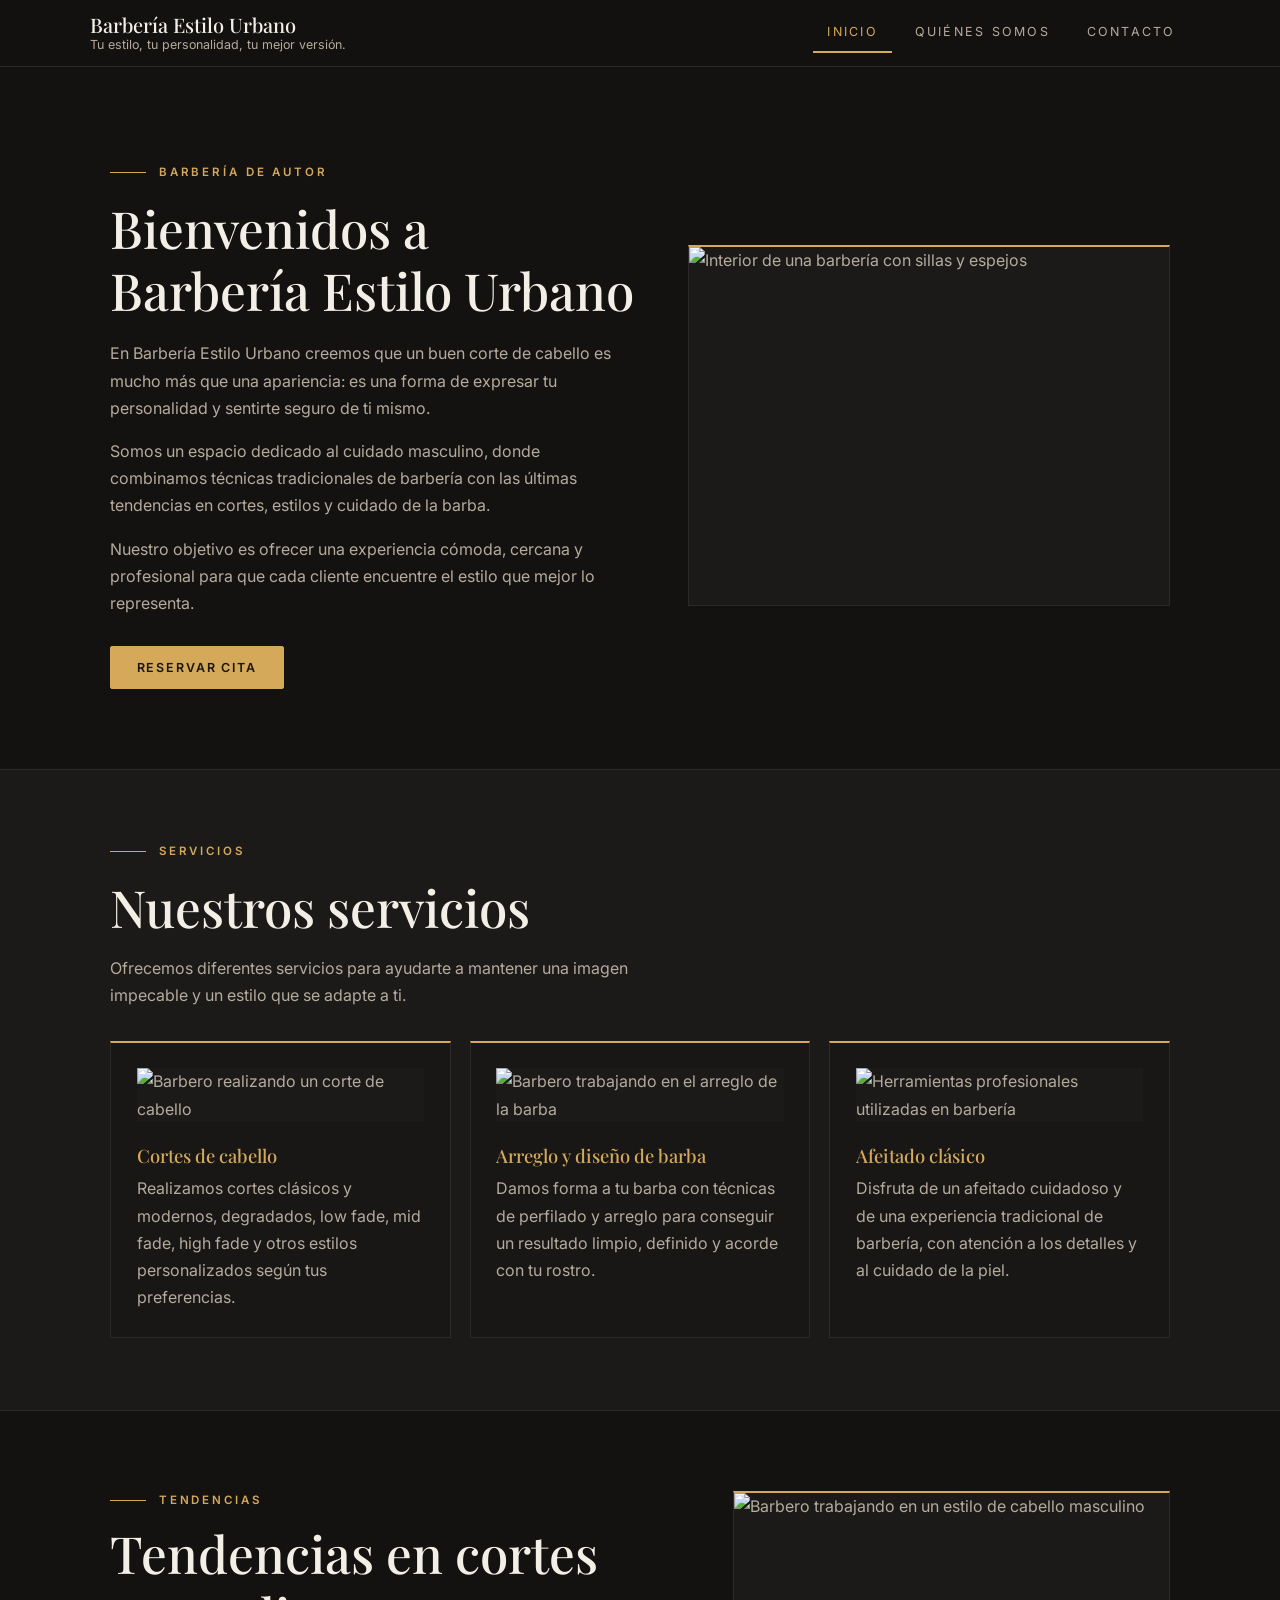
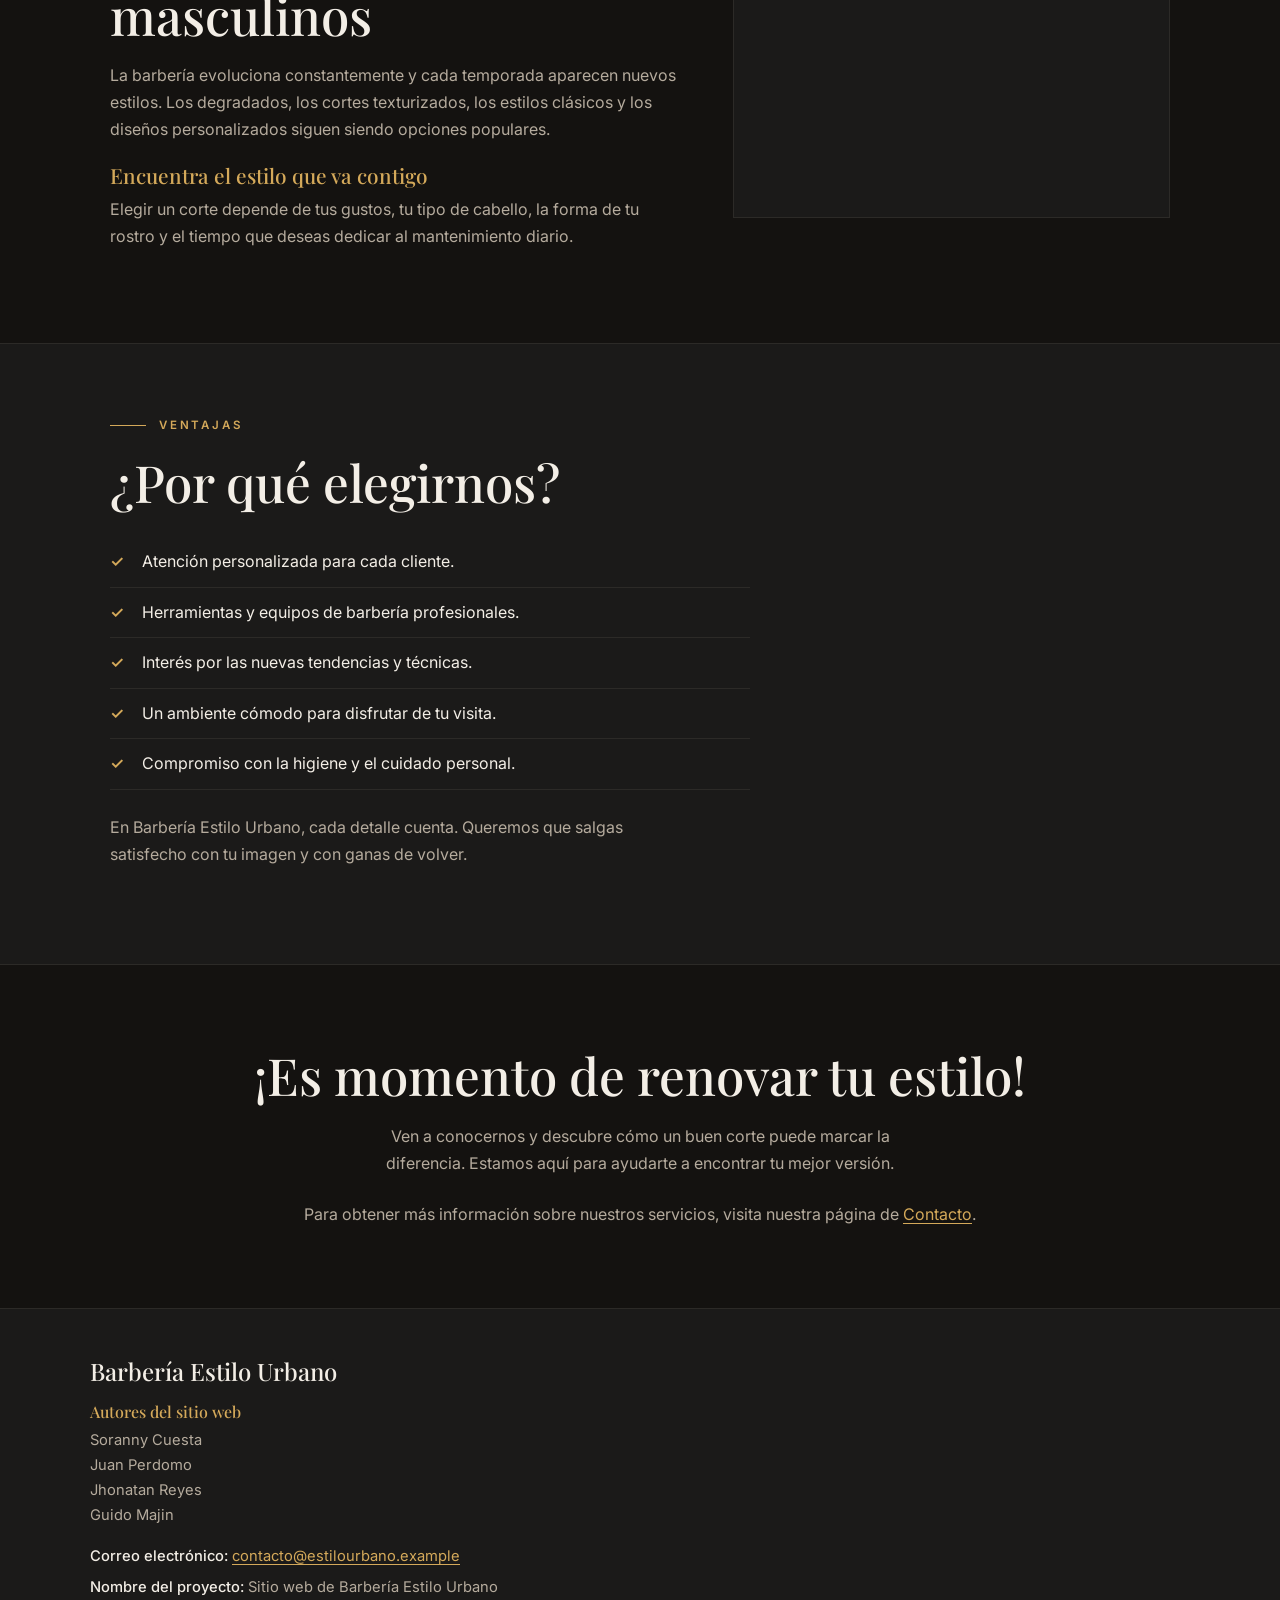
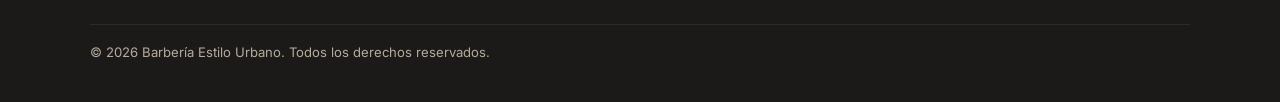
==== index.html @ d8c21b56 "mejora" ====
<!DOCTYPE html>
<html lang="es">

<head>
    <meta charset="UTF-8">
    <meta name="viewport" content="width=device-width, initial-scale=1.0">
    <title>Barbería Estilo Urbano | Inicio</title>
    <link rel="preconnect" href="https://fonts.googleapis.com">
    <link rel="preconnect" href="https://fonts.gstatic.com" crossorigin>
    <link href="https://fonts.googleapis.com/css2?family=Inter:wght@400;500;600&family=Playfair+Display:ital,wght@0,500;0,600;1,500&display=swap" rel="stylesheet">
    <link rel="stylesheet" href="styles.css">
</head>

<body>

    <header>
        <div class="marca">
            <h1>Barbería Estilo Urbano</h1>
            <p>Tu estilo, tu personalidad, tu mejor versión.</p>
        </div>
        <nav aria-label="Menú principal">
            <ul>
                <li><a href="index.html" aria-current="page">Inicio</a></li>
                <li><a href="index-somos.html">Quiénes somos</a></li>
                <li><a href="contacto.html">Contacto</a></li>
            </ul>
        </nav>
    </header>

    <main>

        <!-- PRESENTACIÓN -->
        <section class="portada">
            <div class="contenedor hero-grid">
                <div>
                    <p class="etiqueta">Barbería de autor</p>
                    <h2>Bienvenidos a Barbería Estilo Urbano</h2>
                    <p>
                        En Barbería Estilo Urbano creemos que un buen corte de cabello
                        es mucho más que una apariencia: es una forma de expresar
                        tu personalidad y sentirte seguro de ti mismo.
                    </p>
                    <p>
                        Somos un espacio dedicado al cuidado masculino, donde combinamos
                        técnicas tradicionales de barbería con las últimas tendencias
                        en cortes, estilos y cuidado de la barba.
                    </p>
                    <p class="intro">
                        Nuestro objetivo es ofrecer una experiencia cómoda, cercana
                        y profesional para que cada cliente encuentre el estilo
                        que mejor lo representa.
                    </p>
                    <a class="boton boton-dorado" href="contacto.html">Reservar cita</a>
                </div>
                <img
                    src="https://images.unsplash.com/photo-1503951914875-452162b0f3f1?auto=format&fit=crop&w=1000&q=80"
                    alt="Interior de una barbería con sillas y espejos"
                    width="600"
                >
            </div>
        </section>

        <!-- SERVICIOS -->
        <section class="medios">
            <div class="contenedor">
                <p class="etiqueta">Servicios</p>
                <h2>Nuestros servicios</h2>
                <p class="intro">
                    Ofrecemos diferentes servicios para ayudarte a mantener
                    una imagen impecable y un estilo que se adapte a ti.
                </p>

                <div class="tarjetas">
                    <article class="tarjeta">
                        <img
                            src="https://images.unsplash.com/photo-1621605815971-fbc98d665033?auto=format&fit=crop&w=800&q=80"
                            alt="Barbero realizando un corte de cabello"
                            width="400"
                        >
                        <h3>Cortes de cabello</h3>
                        <p>
                            Realizamos cortes clásicos y modernos, degradados,
                            low fade, mid fade, high fade y otros estilos
                            personalizados según tus preferencias.
                        </p>
                    </article>

                    <article class="tarjeta">
                        <img
                            src="https://images.unsplash.com/photo-1622286342621-4bd786c2447c?auto=format&fit=crop&w=800&q=80"
                            alt="Barbero trabajando en el arreglo de la barba"
                            width="400"
                        >
                        <h3>Arreglo y diseño de barba</h3>
                        <p>
                            Damos forma a tu barba con técnicas de perfilado
                            y arreglo para conseguir un resultado limpio,
                            definido y acorde con tu rostro.
                        </p>
                    </article>

                    <article class="tarjeta">
                        <img
                            src="https://images.unsplash.com/photo-1599351431202-1e0f0137899a?auto=format&fit=crop&w=800&q=80"
                            alt="Herramientas profesionales utilizadas en barbería"
                            width="400"
                        >
                        <h3>Afeitado clásico</h3>
                        <p>
                            Disfruta de un afeitado cuidadoso y de una experiencia
                            tradicional de barbería, con atención a los detalles
                            y al cuidado de la piel.
                        </p>
                    </article>
                </div>
            </div>
        </section>

        <!-- TENDENCIAS -->
        <section class="tendencias">
            <div class="contenedor dos-columnas">
                <div>
                    <p class="etiqueta">Tendencias</p>
                    <h2>Tendencias en cortes masculinos</h2>
                    <p>
                        La barbería evoluciona constantemente y cada temporada
                        aparecen nuevos estilos. Los degradados, los cortes
                        texturizados, los estilos clásicos y los diseños
                        personalizados siguen siendo opciones populares.
                    </p>
                    <h3>Encuentra el estilo que va contigo</h3>
                    <p>
                        Elegir un corte depende de tus gustos, tu tipo de cabello,
                        la forma de tu rostro y el tiempo que deseas dedicar
                        al mantenimiento diario.
                    </p>
                </div>
                <img
                    class="imagen-lateral"
                    src="https://images.unsplash.com/photo-1593702275687-f8b402bf1fb5?auto=format&fit=crop&w=1000&q=80"
                    alt="Barbero trabajando en un estilo de cabello masculino"
                    width="600"
                >
            </div>
        </section>

        <!-- POR QUÉ ELEGIRNOS -->
        <section class="elegirnos">
            <div class="contenedor">
                <p class="etiqueta">Ventajas</p>
                <h2>¿Por qué elegirnos?</h2>
                <ul>
                    <li>Atención personalizada para cada cliente.</li>
                    <li>Herramientas y equipos de barbería profesionales.</li>
                    <li>Interés por las nuevas tendencias y técnicas.</li>
                    <li>Un ambiente cómodo para disfrutar de tu visita.</li>
                    <li>Compromiso con la higiene y el cuidado personal.</li>
                </ul>
                <p class="intro">
                    En Barbería Estilo Urbano, cada detalle cuenta.
                    Queremos que salgas satisfecho con tu imagen y con
                    ganas de volver.
                </p>
            </div>
        </section>

        <!-- INVITACIÓN -->
        <section class="invitacion">
            <div class="contenedor">
                <h2>¡Es momento de renovar tu estilo!</h2>
                <p class="intro">
                    Ven a conocernos y descubre cómo un buen corte puede
                    marcar la diferencia. Estamos aquí para ayudarte
                    a encontrar tu mejor versión.
                </p>
                <p>
                    Para obtener más información sobre nuestros servicios,
                    visita nuestra página de <a href="contacto.html">Contacto</a>.
                </p>
            </div>
        </section>

    </main>

    <footer>
        <h2>Barbería Estilo Urbano</h2>
        <h3>Autores del sitio web</h3>
        <ul>
            <li>Soranny Cuesta</li>
            <li>Juan Perdomo</li>
            <li>Jhonatan Reyes</li>
            <li>Guido Majin</li>
        </ul>
        <p>
            <strong>Correo electrónico:</strong>
            <a href="mailto:contacto@estilourbano.example">contacto@estilourbano.example</a>
        </p>
        <p>
            <strong>Nombre del proyecto:</strong>
            Sitio web de Barbería Estilo Urbano
        </p>
        <p>
            &copy; 2026 Barbería Estilo Urbano. Todos los derechos reservados.
        </p>
    </footer>

</body>

</html>
---- styles.css ----
/* =========================================================
   Barbería Estilo Urbano — estilos de la página CONTACTO
   Paleta y tipografías alineadas con el diseño de Inicio:
   fondo oscuro, acento dorado, títulos serif, texto sans.
   ========================================================= */

:root {
    --fondo: #141210;
    --fondo-seccion: #1b1a19;
    --fondo-tarjeta: #181716;
    --borde: #2c2a27;
    --dorado: #d4a95a;
    --dorado-oscuro: #b88d3f;
    --texto: #f3eee6;
    --texto-suave: #b5ab9d;
    --fuente-titulos: "Playfair Display", Georgia, "Times New Roman", serif;
    --fuente-texto: "Inter", "Segoe UI", Arial, sans-serif;
}

* { box-sizing: border-box; margin: 0; padding: 0; }

html { scroll-behavior: smooth; scroll-padding-top: 90px; }

body {
    font-family: var(--fuente-texto);
    font-size: 1rem;
    line-height: 1.7;
    color: var(--texto-suave);
    background: var(--fondo);
}

h1, h2, h3 { font-family: var(--fuente-titulos); color: var(--texto); font-weight: 500; line-height: 1.2; }
h2 { font-size: clamp(2rem, 4.5vw, 3.2rem); margin-bottom: 1rem; }
h2 em { color: var(--dorado); font-style: italic; }
h3 { font-size: 1.3rem; margin-bottom: 0.5rem; }

a { color: var(--dorado); text-underline-offset: 3px; }
a:hover { color: #ecc885; }

a:focus-visible, button:focus-visible, input:focus-visible,
select:focus-visible, textarea:focus-visible, summary:focus-visible {
    outline: 2px solid var(--dorado);
    outline-offset: 3px;
}

/* ---------- ENCABEZADO + MENÚ FIJO ---------- */
body > header {
    position: sticky;
    top: 0;
    z-index: 100;
    display: flex;
    flex-wrap: wrap;
    align-items: center;
    justify-content: space-between;
    gap: 0.5rem 2rem;
    padding: 0.8rem max(1.25rem, calc((100% - 1100px) / 2));
    background: rgba(20, 18, 16, 0.95);
    border-bottom: 1px solid var(--borde);
    backdrop-filter: blur(6px);
}
.marca h1 { font-size: 1.25rem; }
.marca p { font-size: 0.78rem; color: var(--texto-suave); line-height: 1.3; }

body > header nav ul { display: flex; gap: 0.5rem; list-style: none; }
body > header nav a {
    display: block;
    padding: 0.5rem 0.9rem;
    font-size: 0.78rem;
    letter-spacing: 0.18em;
    text-transform: uppercase;
    text-decoration: none;
    color: var(--texto-suave);
    border-bottom: 2px solid transparent;
}
body > header nav a:hover { color: var(--texto); }
body > header nav a[aria-current="page"] { color: var(--dorado); border-bottom-color: var(--dorado); }

/* ---------- ESTRUCTURA GENERAL ---------- */
.contenedor { max-width: 1100px; margin: 0 auto; padding: 0 1.25rem; }

.etiqueta {
    display: flex;
    align-items: center;
    gap: 0.8rem;
    margin-bottom: 1rem;
    font-size: 0.72rem;
    font-weight: 600;
    letter-spacing: 0.25em;
    text-transform: uppercase;
    color: var(--dorado);
}
.etiqueta::before { content: ""; width: 36px; height: 1px; background: var(--dorado); }

.intro { max-width: 55ch; margin-bottom: 1.5rem; }

/* ---------- BOTONES ---------- */
.boton {
    display: inline-block;
    padding: 0.8rem 1.6rem;
    font: 600 0.78rem var(--fuente-texto);
    letter-spacing: 0.15em;
    text-transform: uppercase;
    text-decoration: none;
    border: 1px solid var(--dorado);
    border-radius: 2px;
    cursor: pointer;
    transition: background 0.2s, color 0.2s;
}
.boton-dorado { background: var(--dorado); color: #1a1610; }
.boton-dorado:hover { background: #ecc885; color: #1a1610; }
.boton-borde { background: transparent; color: var(--texto); border-color: var(--borde); }
.boton-borde:hover { border-color: var(--dorado); color: var(--dorado); }
.acciones { display: flex; flex-wrap: wrap; gap: 0.8rem; }

/* ---------- PORTADA ---------- */
.portada {
    padding: 6rem 0 5rem;
    border-bottom: 1px solid var(--borde);
    background:
        linear-gradient(90deg, rgba(20,18,16,0.97) 30%, rgba(20,18,16,0.7) 100%),
        url("https://images.unsplash.com/photo-1503951914875-452162b0f3f1?auto=format&fit=crop&w=1600&q=80") center / cover no-repeat;
    background-color: var(--fondo);
}

/* ---------- MEDIOS DE CONTACTO ---------- */
.medios { padding: 4.5rem 0; background: var(--fondo-seccion); border-bottom: 1px solid var(--borde); }
.tarjetas { display: grid; grid-template-columns: repeat(auto-fit, minmax(230px, 1fr)); gap: 1.2rem; margin-top: 2rem; }
.tarjeta {
    padding: 1.6rem;
    background: var(--fondo-tarjeta);
    border: 1px solid var(--borde);
    border-top: 2px solid var(--dorado);
    transition: border-color 0.2s;
}
.tarjeta:hover { border-color: var(--dorado); }
.tarjeta h3 { font-size: 1.15rem; color: var(--dorado); }
.tarjeta a { word-break: break-word; }
.nota { margin-top: 0.4rem; font-size: 0.85rem; color: #8b8378; }

/* ---------- FORMULARIO Y HORARIOS ---------- */
.formulario-seccion { padding: 5rem 0; }
.dos-columnas { display: grid; grid-template-columns: 1.3fr 1fr; gap: 3.5rem; align-items: start; }

.campo { margin-bottom: 1.2rem; }
label { display: block; margin-bottom: 0.4rem; font-size: 0.85rem; font-weight: 500; color: var(--texto); }
input, select, textarea {
    width: 100%;
    padding: 0.85rem 1rem;
    font: inherit;
    color: var(--texto);
    background: var(--fondo-seccion);
    border: 1px solid var(--borde);
    border-radius: 2px;
}
input::placeholder, textarea::placeholder { color: #6f675c; }
input:hover, select:hover, textarea:hover { border-color: #4a443c; }
textarea { min-height: 150px; resize: vertical; }

.horarios {
    padding: 2rem;
    background: var(--fondo-seccion);
    border: 1px solid var(--borde);
}
.horarios h3 { color: var(--dorado); }
.horarios dl { margin-bottom: 2rem; }
.horarios dl div {
    display: flex;
    justify-content: space-between;
    gap: 1rem;
    padding: 0.7rem 0;
    border-bottom: 1px solid var(--borde);
}
.horarios dt { color: var(--texto); }
.horarios dd { text-align: right; }

details { border-bottom: 1px solid var(--borde); padding: 0.8rem 0; }
summary { cursor: pointer; color: var(--texto); font-weight: 500; }
details p { margin-top: 0.5rem; font-size: 0.92rem; }

/* ---------- PIE DE PÁGINA ---------- */
body > footer {
    padding: 3rem max(1.25rem, calc((100% - 1100px) / 2)) 2rem;
    background: var(--fondo-seccion);
    border-top: 1px solid var(--borde);
    font-size: 0.92rem;
}
body > footer h2 { font-size: 1.5rem; margin-bottom: 1rem; }
body > footer h3 { font-size: 1rem; color: var(--dorado); margin: 1rem 0 0.4rem; }
body > footer ul { list-style: none; margin-bottom: 1rem; }
body > footer p { margin-bottom: 0.4rem; }
body > footer strong { color: var(--texto); font-weight: 500; }
body > footer p:last-child { margin-top: 1.5rem; padding-top: 1rem; border-top: 1px solid var(--borde); font-size: 0.82rem; }

/* ---------- RESPONSIVE ---------- */
@media (max-width: 820px) {
    .dos-columnas { grid-template-columns: 1fr; gap: 2.5rem; }
    body > header { justify-content: center; text-align: center; }
    .portada { padding: 4rem 0 3.5rem; }
}

@media (prefers-reduced-motion: reduce) {
    html { scroll-behavior: auto; }
    * { transition: none !important; }
}

/* =========================================================
   INICIO
   ========================================================= */
.hero-grid { display: grid; grid-template-columns: 1.1fr 1fr; gap: 3rem; align-items: center; }
.hero-grid h2 { margin-bottom: 1.2rem; }
.hero-grid p { margin-bottom: 1rem; }
.hero-grid .intro { margin-bottom: 1.8rem; }
.hero-grid img, .imagen-lateral {
    width: 100%;
    aspect-ratio: 4 / 3;
    object-fit: cover;
    border: 1px solid var(--borde);
    border-top: 2px solid var(--dorado);
    background: var(--fondo-seccion);
}
.medios .intro { margin-bottom: 0; }
.tarjeta img {
    width: 100%;
    aspect-ratio: 4 / 3;
    object-fit: cover;
    margin-bottom: 1.2rem;
    background: var(--fondo-seccion);
}
.tarjeta h3 { margin-top: 0.2rem; }
.tendencias { padding: 5rem 0; }
.tendencias h3 { margin-top: 1.2rem; color: var(--dorado); }
.tendencias p { margin-bottom: 0.8rem; }

.elegirnos { padding: 4.5rem 0; background: var(--fondo-seccion); border-top: 1px solid var(--borde); border-bottom: 1px solid var(--borde); }
.elegirnos ul { list-style: none; max-width: 640px; margin: 1.5rem 0; }
.elegirnos li { padding: 0.7rem 0 0.7rem 2rem; border-bottom: 1px solid var(--borde); position: relative; color: var(--texto); }
.elegirnos li::before { content: "✓"; position: absolute; left: 0; color: var(--dorado); font-weight: 600; }

.invitacion { padding: 5rem 0; text-align: center; }
.invitacion .intro { margin-left: auto; margin-right: auto; }

/* =========================================================
   QUIÉNES SOMOS
   ========================================================= */
.somos p { max-width: 70ch; margin-bottom: 1rem; }
.somos-detalle { padding: 5rem 0; }
.foto3 {
    width: 100%;
    aspect-ratio: 4 / 5;
    object-fit: cover;
    border: 1px solid var(--borde);
    border-top: 2px solid var(--dorado);
    background: var(--fondo-seccion);
}
.bloques { display: grid; gap: 1.2rem; }
.bloques .tarjeta h2 { font-size: 1.7rem; margin-bottom: 0.6rem; color: var(--dorado); }

/* Responsive extra */
@media (max-width: 820px) {
    .hero-grid { grid-template-columns: 1fr; gap: 2rem; }
    .tendencias, .somos-detalle, .invitacion, .elegirnos { padding: 3.5rem 0; }
}
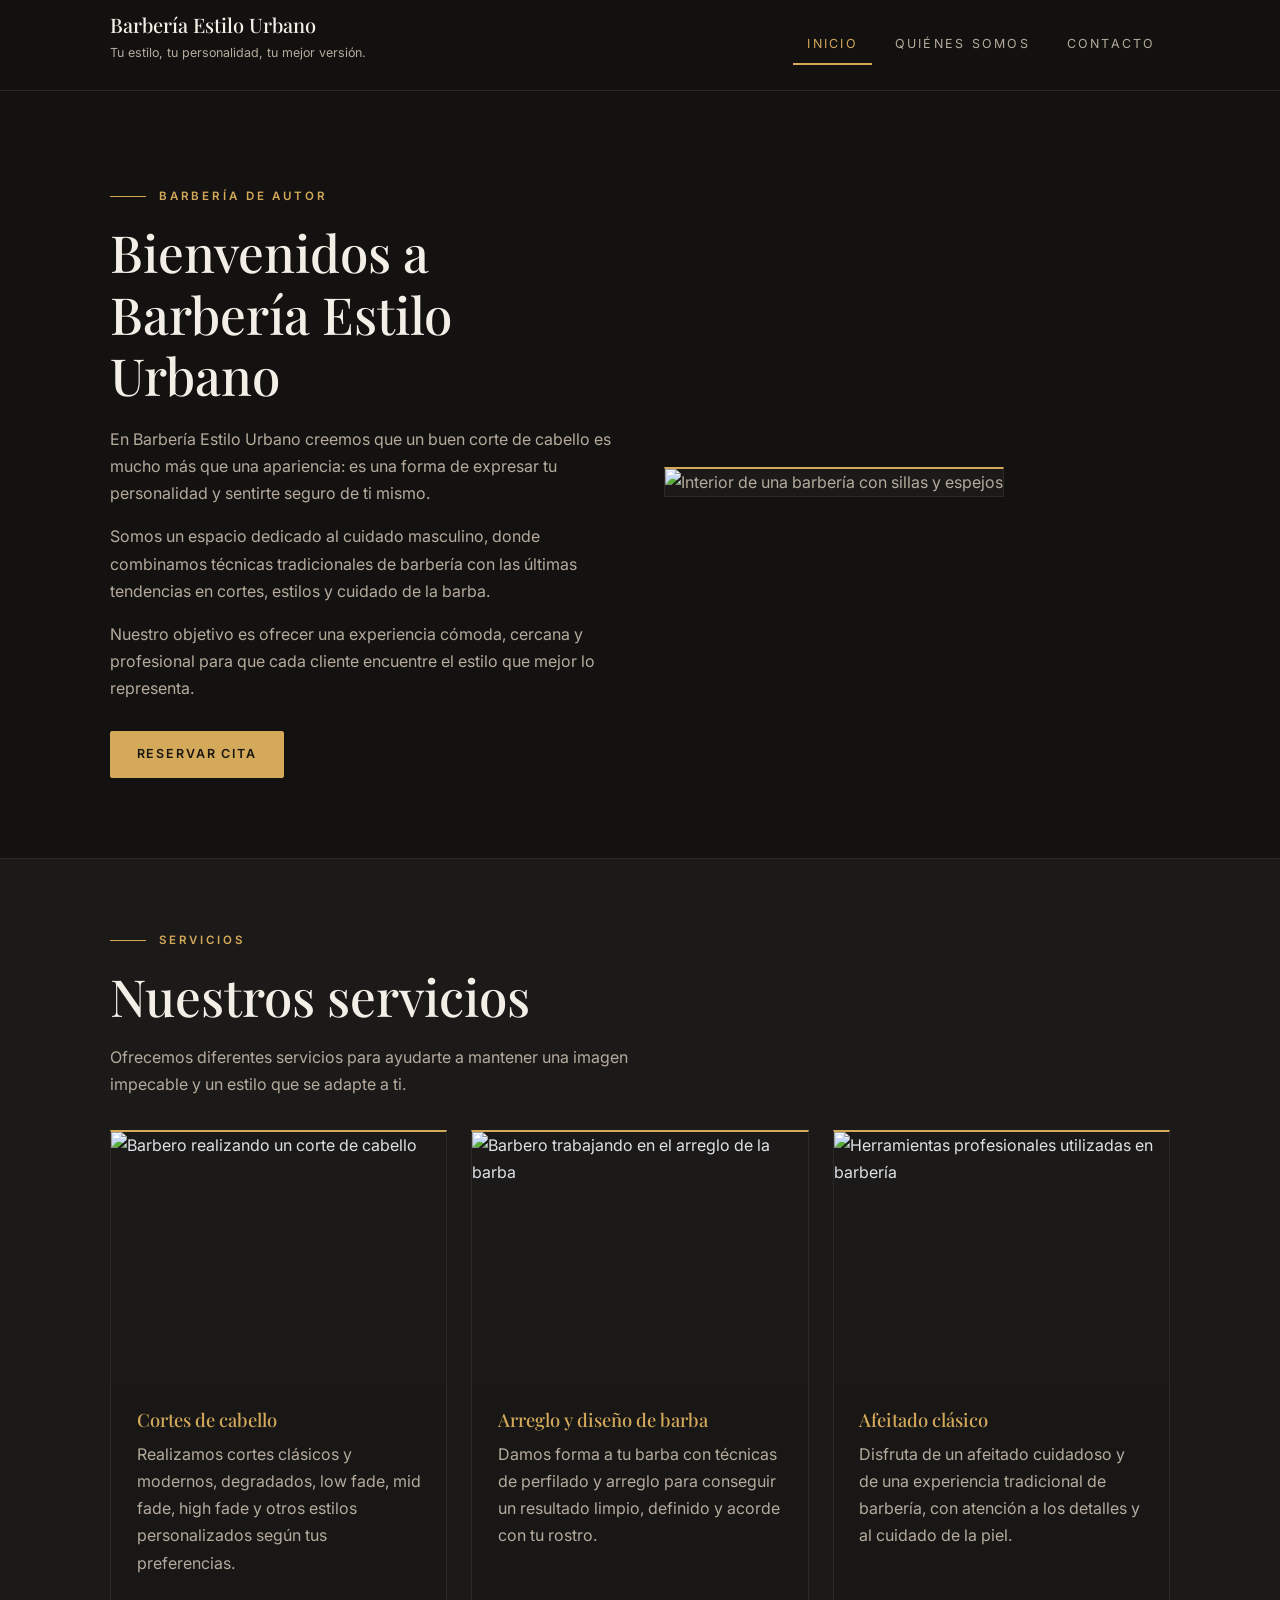
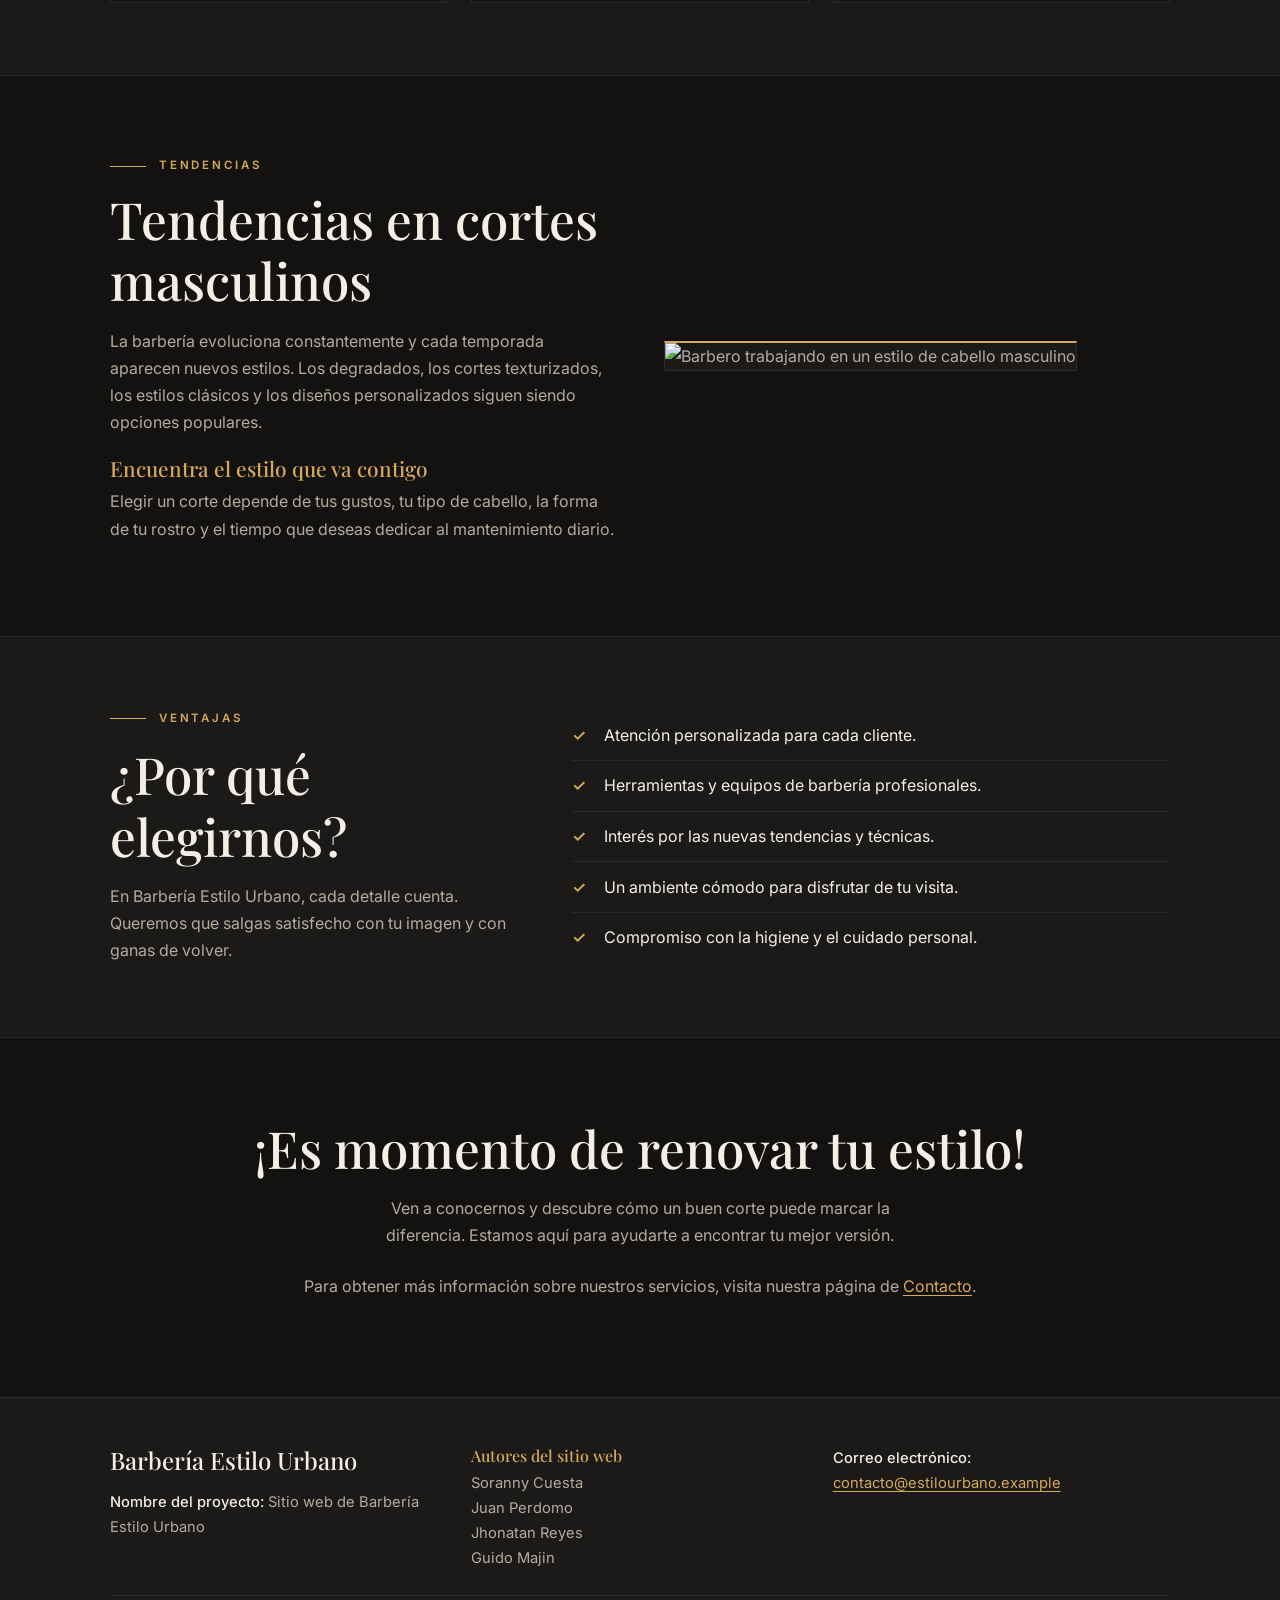
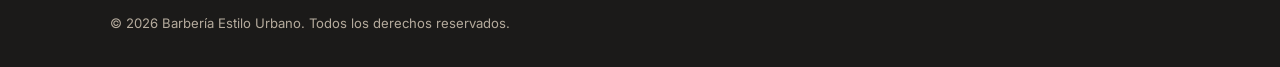
==== commit 5745aae2: "cambios index" ====
--- a/index.html
+++ b/index.html
@@ -1,29 +1,62 @@
 <!DOCTYPE html>
-<html lang="es">
+<html lang="es" data-bs-theme="dark">
 
 <head>
     <meta charset="UTF-8">
     <meta name="viewport" content="width=device-width, initial-scale=1.0">
     <title>Barbería Estilo Urbano | Inicio</title>
+
+    <!-- Fuentes -->
     <link rel="preconnect" href="https://fonts.googleapis.com">
     <link rel="preconnect" href="https://fonts.gstatic.com" crossorigin>
     <link href="https://fonts.googleapis.com/css2?family=Inter:wght@400;500;600&family=Playfair+Display:ital,wght@0,500;0,600;1,500&display=swap" rel="stylesheet">
+
+    <!-- Bootstrap CSS (debe ir ANTES de styles.css) -->
+    <link href="https://cdn.jsdelivr.net/npm/bootstrap@5.3.3/dist/css/bootstrap.min.css" rel="stylesheet">
+
+    <!-- Estilos propios (después de Bootstrap para poder personalizarlo) -->
     <link rel="stylesheet" href="styles.css">
 </head>
 
-<body>
-
-    <header>
-        <div class="marca">
-            <h1>Barbería Estilo Urbano</h1>
-            <p>Tu estilo, tu personalidad, tu mejor versión.</p>
-        </div>
-        <nav aria-label="Menú principal">
-            <ul>
-                <li><a href="index.html" aria-current="page">Inicio</a></li>
-                <li><a href="index-somos.html">Quiénes somos</a></li>
-                <li><a href="contacto.html">Contacto</a></li>
-            </ul>
+<body class="pagina-inicio">
+
+    <!-- ENCABEZADO + NAVBAR DE BOOTSTRAP -->
+    <header class="sticky-top">
+        <nav class="navbar navbar-expand-md" data-bs-theme="dark" aria-label="Menú principal">
+            <div class="container">
+
+                <div class="marca">
+                    <h1>Barbería Estilo Urbano</h1>
+                    <p>Tu estilo, tu personalidad, tu mejor versión.</p>
+                </div>
+
+                <button
+                    class="navbar-toggler"
+                    type="button"
+                    data-bs-toggle="collapse"
+                    data-bs-target="#menuPrincipal"
+                    aria-controls="menuPrincipal"
+                    aria-expanded="false"
+                    aria-label="Abrir o cerrar el menú"
+                >
+                    <span class="navbar-toggler-icon"></span>
+                </button>
+
+                <div class="collapse navbar-collapse justify-content-md-end" id="menuPrincipal">
+                    <ul class="navbar-nav">
+                        <li class="nav-item">
+                            <a class="nav-link active" href="index.html" aria-current="page">Inicio</a>
+                        </li>
+                        <li class="nav-item">
+                            <a class="nav-link" href="index-somos.html">Quiénes somos</a>
+                        </li>
+                        <li class="nav-item">
+                            <a class="nav-link" href="contacto.html">Contacto</a>
+                        </li>
+                    </ul>
+                </div>
+
+            </div>
         </nav>
     </header>
 
@@ -31,38 +64,43 @@
 
         <!-- PRESENTACIÓN -->
         <section class="portada">
-            <div class="contenedor hero-grid">
-                <div>
-                    <p class="etiqueta">Barbería de autor</p>
-                    <h2>Bienvenidos a Barbería Estilo Urbano</h2>
-                    <p>
-                        En Barbería Estilo Urbano creemos que un buen corte de cabello
-                        es mucho más que una apariencia: es una forma de expresar
-                        tu personalidad y sentirte seguro de ti mismo.
-                    </p>
-                    <p>
-                        Somos un espacio dedicado al cuidado masculino, donde combinamos
-                        técnicas tradicionales de barbería con las últimas tendencias
-                        en cortes, estilos y cuidado de la barba.
-                    </p>
-                    <p class="intro">
-                        Nuestro objetivo es ofrecer una experiencia cómoda, cercana
-                        y profesional para que cada cliente encuentre el estilo
-                        que mejor lo representa.
-                    </p>
-                    <a class="boton boton-dorado" href="contacto.html">Reservar cita</a>
-                </div>
-                <img
-                    src="https://images.unsplash.com/photo-1503951914875-452162b0f3f1?auto=format&fit=crop&w=1000&q=80"
-                    alt="Interior de una barbería con sillas y espejos"
-                    width="600"
-                >
+            <div class="container">
+                <div class="row align-items-center g-5">
+                    <div class="col-lg-6">
+                        <p class="etiqueta">Barbería de autor</p>
+                        <h2>Bienvenidos a Barbería Estilo Urbano</h2>
+                        <p>
+                            En Barbería Estilo Urbano creemos que un buen corte de cabello
+                            es mucho más que una apariencia: es una forma de expresar
+                            tu personalidad y sentirte seguro de ti mismo.
+                        </p>
+                        <p>
+                            Somos un espacio dedicado al cuidado masculino, donde combinamos
+                            técnicas tradicionales de barbería con las últimas tendencias
+                            en cortes, estilos y cuidado de la barba.
+                        </p>
+                        <p class="intro">
+                            Nuestro objetivo es ofrecer una experiencia cómoda, cercana
+                            y profesional para que cada cliente encuentre el estilo
+                            que mejor lo representa.
+                        </p>
+                        <a class="btn btn-dorado" href="contacto.html">Reservar cita</a>
+                    </div>
+                    <div class="col-lg-6">
+                        <img
+                            class="img-fluid imagen-lateral"
+                            src="https://images.unsplash.com/photo-1503951914875-452162b0f3f1?auto=format&fit=crop&w=1000&q=80"
+                            alt="Interior de una barbería con sillas y espejos"
+                            width="600"
+                        >
+                    </div>
+                </div>
             </div>
         </section>
 
         <!-- SERVICIOS -->
         <section class="medios">
-            <div class="contenedor">
+            <div class="container">
                 <p class="etiqueta">Servicios</p>
                 <h2>Nuestros servicios</h2>
                 <p class="intro">
@@ -70,105 +108,131 @@
                     una imagen impecable y un estilo que se adapte a ti.
                 </p>
 
-                <div class="tarjetas">
-                    <article class="tarjeta">
-                        <img
-                            src="https://images.unsplash.com/photo-1621605815971-fbc98d665033?auto=format&fit=crop&w=800&q=80"
-                            alt="Barbero realizando un corte de cabello"
-                            width="400"
-                        >
-                        <h3>Cortes de cabello</h3>
-                        <p>
-                            Realizamos cortes clásicos y modernos, degradados,
-                            low fade, mid fade, high fade y otros estilos
-                            personalizados según tus preferencias.
-                        </p>
-                    </article>
-
-                    <article class="tarjeta">
-                        <img
-                            src="https://images.unsplash.com/photo-1622286342621-4bd786c2447c?auto=format&fit=crop&w=800&q=80"
-                            alt="Barbero trabajando en el arreglo de la barba"
-                            width="400"
-                        >
-                        <h3>Arreglo y diseño de barba</h3>
-                        <p>
-                            Damos forma a tu barba con técnicas de perfilado
-                            y arreglo para conseguir un resultado limpio,
-                            definido y acorde con tu rostro.
-                        </p>
-                    </article>
-
-                    <article class="tarjeta">
-                        <img
-                            src="https://images.unsplash.com/photo-1599351431202-1e0f0137899a?auto=format&fit=crop&w=800&q=80"
-                            alt="Herramientas profesionales utilizadas en barbería"
-                            width="400"
-                        >
-                        <h3>Afeitado clásico</h3>
-                        <p>
-                            Disfruta de un afeitado cuidadoso y de una experiencia
-                            tradicional de barbería, con atención a los detalles
-                            y al cuidado de la piel.
-                        </p>
-                    </article>
+                <div class="row row-cols-1 row-cols-md-2 row-cols-lg-3 g-4 mt-2">
+                    <div class="col">
+                        <article class="card tarjeta h-100">
+                            <img
+                                class="card-img-top"
+                                src="https://images.unsplash.com/photo-1621605815971-fbc98d665033?auto=format&fit=crop&w=800&q=80"
+                                alt="Barbero realizando un corte de cabello"
+                                width="400"
+                            >
+                            <div class="card-body">
+                                <h3 class="card-title">Cortes de cabello</h3>
+                                <p class="card-text">
+                                    Realizamos cortes clásicos y modernos, degradados,
+                                    low fade, mid fade, high fade y otros estilos
+                                    personalizados según tus preferencias.
+                                </p>
+                            </div>
+                        </article>
+                    </div>
+
+                    <div class="col">
+                        <article class="card tarjeta h-100">
+                            <img
+                                class="card-img-top"
+                                src="https://images.unsplash.com/photo-1622286342621-4bd786c2447c?auto=format&fit=crop&w=800&q=80"
+                                alt="Barbero trabajando en el arreglo de la barba"
+                                width="400"
+                            >
+                            <div class="card-body">
+                                <h3 class="card-title">Arreglo y diseño de barba</h3>
+                                <p class="card-text">
+                                    Damos forma a tu barba con técnicas de perfilado
+                                    y arreglo para conseguir un resultado limpio,
+                                    definido y acorde con tu rostro.
+                                </p>
+                            </div>
+                        </article>
+                    </div>
+
+                    <div class="col">
+                        <article class="card tarjeta h-100">
+                            <img
+                                class="card-img-top"
+                                src="https://images.unsplash.com/photo-1599351431202-1e0f0137899a?auto=format&fit=crop&w=800&q=80"
+                                alt="Herramientas profesionales utilizadas en barbería"
+                                width="400"
+                            >
+                            <div class="card-body">
+                                <h3 class="card-title">Afeitado clásico</h3>
+                                <p class="card-text">
+                                    Disfruta de un afeitado cuidadoso y de una experiencia
+                                    tradicional de barbería, con atención a los detalles
+                                    y al cuidado de la piel.
+                                </p>
+                            </div>
+                        </article>
+                    </div>
                 </div>
             </div>
         </section>
 
         <!-- TENDENCIAS -->
         <section class="tendencias">
-            <div class="contenedor dos-columnas">
-                <div>
-                    <p class="etiqueta">Tendencias</p>
-                    <h2>Tendencias en cortes masculinos</h2>
-                    <p>
-                        La barbería evoluciona constantemente y cada temporada
-                        aparecen nuevos estilos. Los degradados, los cortes
-                        texturizados, los estilos clásicos y los diseños
-                        personalizados siguen siendo opciones populares.
-                    </p>
-                    <h3>Encuentra el estilo que va contigo</h3>
-                    <p>
-                        Elegir un corte depende de tus gustos, tu tipo de cabello,
-                        la forma de tu rostro y el tiempo que deseas dedicar
-                        al mantenimiento diario.
-                    </p>
-                </div>
-                <img
-                    class="imagen-lateral"
-                    src="https://images.unsplash.com/photo-1593702275687-f8b402bf1fb5?auto=format&fit=crop&w=1000&q=80"
-                    alt="Barbero trabajando en un estilo de cabello masculino"
-                    width="600"
-                >
+            <div class="container">
+                <div class="row align-items-center g-5">
+                    <div class="col-lg-6">
+                        <p class="etiqueta">Tendencias</p>
+                        <h2>Tendencias en cortes masculinos</h2>
+                        <p>
+                            La barbería evoluciona constantemente y cada temporada
+                            aparecen nuevos estilos. Los degradados, los cortes
+                            texturizados, los estilos clásicos y los diseños
+                            personalizados siguen siendo opciones populares.
+                        </p>
+                        <h3>Encuentra el estilo que va contigo</h3>
+                        <p>
+                            Elegir un corte depende de tus gustos, tu tipo de cabello,
+                            la forma de tu rostro y el tiempo que deseas dedicar
+                            al mantenimiento diario.
+                        </p>
+                    </div>
+                    <div class="col-lg-6">
+                        <img
+                            class="img-fluid imagen-lateral"
+                            src="https://images.unsplash.com/photo-1593702275687-f8b402bf1fb5?auto=format&fit=crop&w=1000&q=80"
+                            alt="Barbero trabajando en un estilo de cabello masculino"
+                            width="600"
+                            loading="lazy"
+                        >
+                    </div>
+                </div>
             </div>
         </section>
 
         <!-- POR QUÉ ELEGIRNOS -->
         <section class="elegirnos">
-            <div class="contenedor">
-                <p class="etiqueta">Ventajas</p>
-                <h2>¿Por qué elegirnos?</h2>
-                <ul>
-                    <li>Atención personalizada para cada cliente.</li>
-                    <li>Herramientas y equipos de barbería profesionales.</li>
-                    <li>Interés por las nuevas tendencias y técnicas.</li>
-                    <li>Un ambiente cómodo para disfrutar de tu visita.</li>
-                    <li>Compromiso con la higiene y el cuidado personal.</li>
-                </ul>
-                <p class="intro">
-                    En Barbería Estilo Urbano, cada detalle cuenta.
-                    Queremos que salgas satisfecho con tu imagen y con
-                    ganas de volver.
-                </p>
+            <div class="container">
+                <div class="row align-items-center g-5">
+                    <div class="col-lg-5">
+                        <p class="etiqueta">Ventajas</p>
+                        <h2>¿Por qué elegirnos?</h2>
+                        <p class="intro mb-0">
+                            En Barbería Estilo Urbano, cada detalle cuenta.
+                            Queremos que salgas satisfecho con tu imagen y con
+                            ganas de volver.
+                        </p>
+                    </div>
+                    <div class="col-lg-7">
+                        <ul class="list-group list-group-flush">
+                            <li class="list-group-item">Atención personalizada para cada cliente.</li>
+                            <li class="list-group-item">Herramientas y equipos de barbería profesionales.</li>
+                            <li class="list-group-item">Interés por las nuevas tendencias y técnicas.</li>
+                            <li class="list-group-item">Un ambiente cómodo para disfrutar de tu visita.</li>
+                            <li class="list-group-item">Compromiso con la higiene y el cuidado personal.</li>
+                        </ul>
+                    </div>
+                </div>
             </div>
         </section>
 
         <!-- INVITACIÓN -->
         <section class="invitacion">
-            <div class="contenedor">
+            <div class="container text-center">
                 <h2>¡Es momento de renovar tu estilo!</h2>
-                <p class="intro">
+                <p class="intro mx-auto">
                     Ven a conocernos y descubre cómo un buen corte puede
                     marcar la diferencia. Estamos aquí para ayudarte
                     a encontrar tu mejor versión.
@@ -182,28 +246,46 @@
 
     </main>
 
+    <!-- PIE DE PÁGINA -->
     <footer>
-        <h2>Barbería Estilo Urbano</h2>
-        <h3>Autores del sitio web</h3>
-        <ul>
-            <li>Soranny Cuesta</li>
-            <li>Juan Perdomo</li>
-            <li>Jhonatan Reyes</li>
-            <li>Guido Majin</li>
-        </ul>
-        <p>
-            <strong>Correo electrónico:</strong>
-            <a href="mailto:contacto@estilourbano.example">contacto@estilourbano.example</a>
-        </p>
-        <p>
-            <strong>Nombre del proyecto:</strong>
-            Sitio web de Barbería Estilo Urbano
-        </p>
-        <p>
-            &copy; 2026 Barbería Estilo Urbano. Todos los derechos reservados.
-        </p>
+        <div class="container">
+            <div class="row g-4">
+
+                <div class="col-lg-4">
+                    <h2>Barbería Estilo Urbano</h2>
+                    <p>
+                        <strong>Nombre del proyecto:</strong>
+                        Sitio web de Barbería Estilo Urbano
+                    </p>
+                </div>
+
+                <div class="col-sm-6 col-lg-4">
+                    <h3>Autores del sitio web</h3>
+                    <ul class="list-unstyled">
+                        <li>Soranny Cuesta</li>
+                        <li>Juan Perdomo</li>
+                        <li>Jhonatan Reyes</li>
+                        <li>Guido Majin</li>
+                    </ul>
+                </div>
+
+                <div class="col-sm-6 col-lg-4">
+                    <p>
+                        <strong>Correo electrónico:</strong>
+                        <a href="mailto:contacto@estilourbano.example">contacto@estilourbano.example</a>
+                    </p>
+                </div>
+
+            </div>
+
+            <p class="copyright mt-4 pt-3 mb-0">
+                &copy; 2026 Barbería Estilo Urbano. Todos los derechos reservados.
+            </p>
+        </div>
     </footer>
 
+    <!-- Bootstrap JS (necesario para el menú hamburguesa) -->
+    <script src="https://cdn.jsdelivr.net/npm/bootstrap@5.3.3/dist/js/bootstrap.bundle.min.js"></script>
 </body>
 
 </html>
--- a/styles.css
+++ b/styles.css
@@ -1,9 +1,3 @@
-/* =========================================================
-   Barbería Estilo Urbano — estilos de la página CONTACTO
-   Paleta y tipografías alineadas con el diseño de Inicio:
-   fondo oscuro, acento dorado, títulos serif, texto sans.
-   ========================================================= */
-
 :root {
     --fondo: #141210;
     --fondo-seccion: #1b1a19;
@@ -259,4 +253,120 @@
 @media (max-width: 820px) {
     .hero-grid { grid-template-columns: 1fr; gap: 2rem; }
     .tendencias, .somos-detalle, .invitacion, .elegirnos { padding: 3.5rem 0; }
-}+}
+
+/* =========================================================
+   INICIO — AJUSTES PARA BOOTSTRAP
+   Todo va dentro de body.pagina-inicio para que NO afecte
+   a index-somos.html ni a contacto.html.
+   ========================================================= */
+
+/* ---------- Contenedor ---------- */
+body.pagina-inicio .container {
+    max-width: 1100px;
+    --bs-gutter-x: 2.5rem; /* mismo padding lateral de 1.25rem que antes */
+}
+
+/* ---------- Header + Navbar ---------- */
+body.pagina-inicio > header {
+    display: block;
+    padding: 0;
+    text-align: left;
+}
+body.pagina-inicio .navbar {
+    --bs-navbar-padding-y: 0.8rem;
+    --bs-navbar-padding-x: 0;
+}
+body.pagina-inicio .navbar-nav { gap: 0.5rem; }
+body.pagina-inicio .navbar .nav-link {
+    padding: 0.5rem 0.9rem;
+    font-size: 0.78rem;
+    letter-spacing: 0.18em;
+    text-transform: uppercase;
+    color: var(--texto-suave);
+    border-bottom: 2px solid transparent;
+}
+body.pagina-inicio .navbar .nav-link:hover,
+body.pagina-inicio .navbar .nav-link:focus { color: var(--texto); }
+body.pagina-inicio .navbar .nav-link.active,
+body.pagina-inicio .navbar .nav-link[aria-current="page"] {
+    color: var(--dorado);
+    border-bottom-color: var(--dorado);
+}
+
+/* Botón hamburguesa (móvil) */
+body.pagina-inicio .navbar-toggler {
+    --bs-navbar-toggler-border-color: var(--borde);
+    border-radius: 2px;
+}
+body.pagina-inicio .navbar-toggler:focus {
+    box-shadow: 0 0 0 0.15rem rgba(212, 169, 90, 0.45);
+}
+body.pagina-inicio .navbar-toggler:focus-visible {
+    outline: 2px solid var(--dorado);
+    outline-offset: 3px;
+}
+
+@media (max-width: 767.98px) {
+    body.pagina-inicio .navbar-collapse { padding-top: 0.8rem; }
+    body.pagina-inicio .navbar-nav { gap: 0; }
+}
+
+/* ---------- Portada ---------- */
+body.pagina-inicio .portada h2 { margin-bottom: 1.2rem; }
+body.pagina-inicio .portada .intro { margin-bottom: 1.8rem; }
+
+/* ---------- Botón dorado (btn de Bootstrap personalizado) ---------- */
+body.pagina-inicio .btn-dorado {
+    --bs-btn-color: #1a1610;
+    --bs-btn-bg: var(--dorado);
+    --bs-btn-border-color: var(--dorado);
+    --bs-btn-hover-color: #1a1610;
+    --bs-btn-hover-bg: #ecc885;
+    --bs-btn-hover-border-color: #ecc885;
+    --bs-btn-active-color: #1a1610;
+    --bs-btn-active-bg: #ecc885;
+    --bs-btn-active-border-color: #ecc885;
+    --bs-btn-focus-shadow-rgb: 212, 169, 90;
+    --bs-btn-border-radius: 2px;
+    padding: 0.8rem 1.6rem;
+    font-size: 0.78rem;
+    font-weight: 600;
+    letter-spacing: 0.15em;
+    text-transform: uppercase;
+}
+
+/* ---------- Tarjetas de servicios (card de Bootstrap) ---------- */
+body.pagina-inicio .card {
+    --bs-card-bg: var(--fondo-tarjeta);
+    --bs-card-color: var(--texto-suave);
+    --bs-card-border-color: var(--borde);
+    --bs-card-title-color: var(--dorado);
+    --bs-card-border-radius: 0;
+    --bs-card-inner-border-radius: 0;
+}
+body.pagina-inicio .tarjeta { padding: 0; }
+body.pagina-inicio .tarjeta .card-img-top { margin-bottom: 0; }
+body.pagina-inicio .tarjeta .card-body { padding: 1.6rem; }
+body.pagina-inicio .tarjeta .card-title { margin-top: 0; margin-bottom: 0.6rem; }
+body.pagina-inicio .tarjeta .card-text { margin-bottom: 0; }
+
+/* ---------- ¿Por qué elegirnos? (list-group de Bootstrap) ---------- */
+body.pagina-inicio .elegirnos .list-group {
+    --bs-list-group-bg: transparent;
+    --bs-list-group-color: var(--texto);
+    --bs-list-group-border-color: var(--borde);
+    max-width: none;
+    margin: 0;
+}
+
+/* ---------- Footer (grid de Bootstrap) ---------- */
+body.pagina-inicio > footer { padding: 3rem 0 2rem; }
+body.pagina-inicio > footer .row p:last-child {
+    margin-top: 0;
+    padding-top: 0;
+    border-top: 0;
+    font-size: inherit;
+}
+body.pagina-inicio > footer .list-unstyled { margin-bottom: 0; }
+body.pagina-inicio > footer h3:first-child { margin-top: 0; }
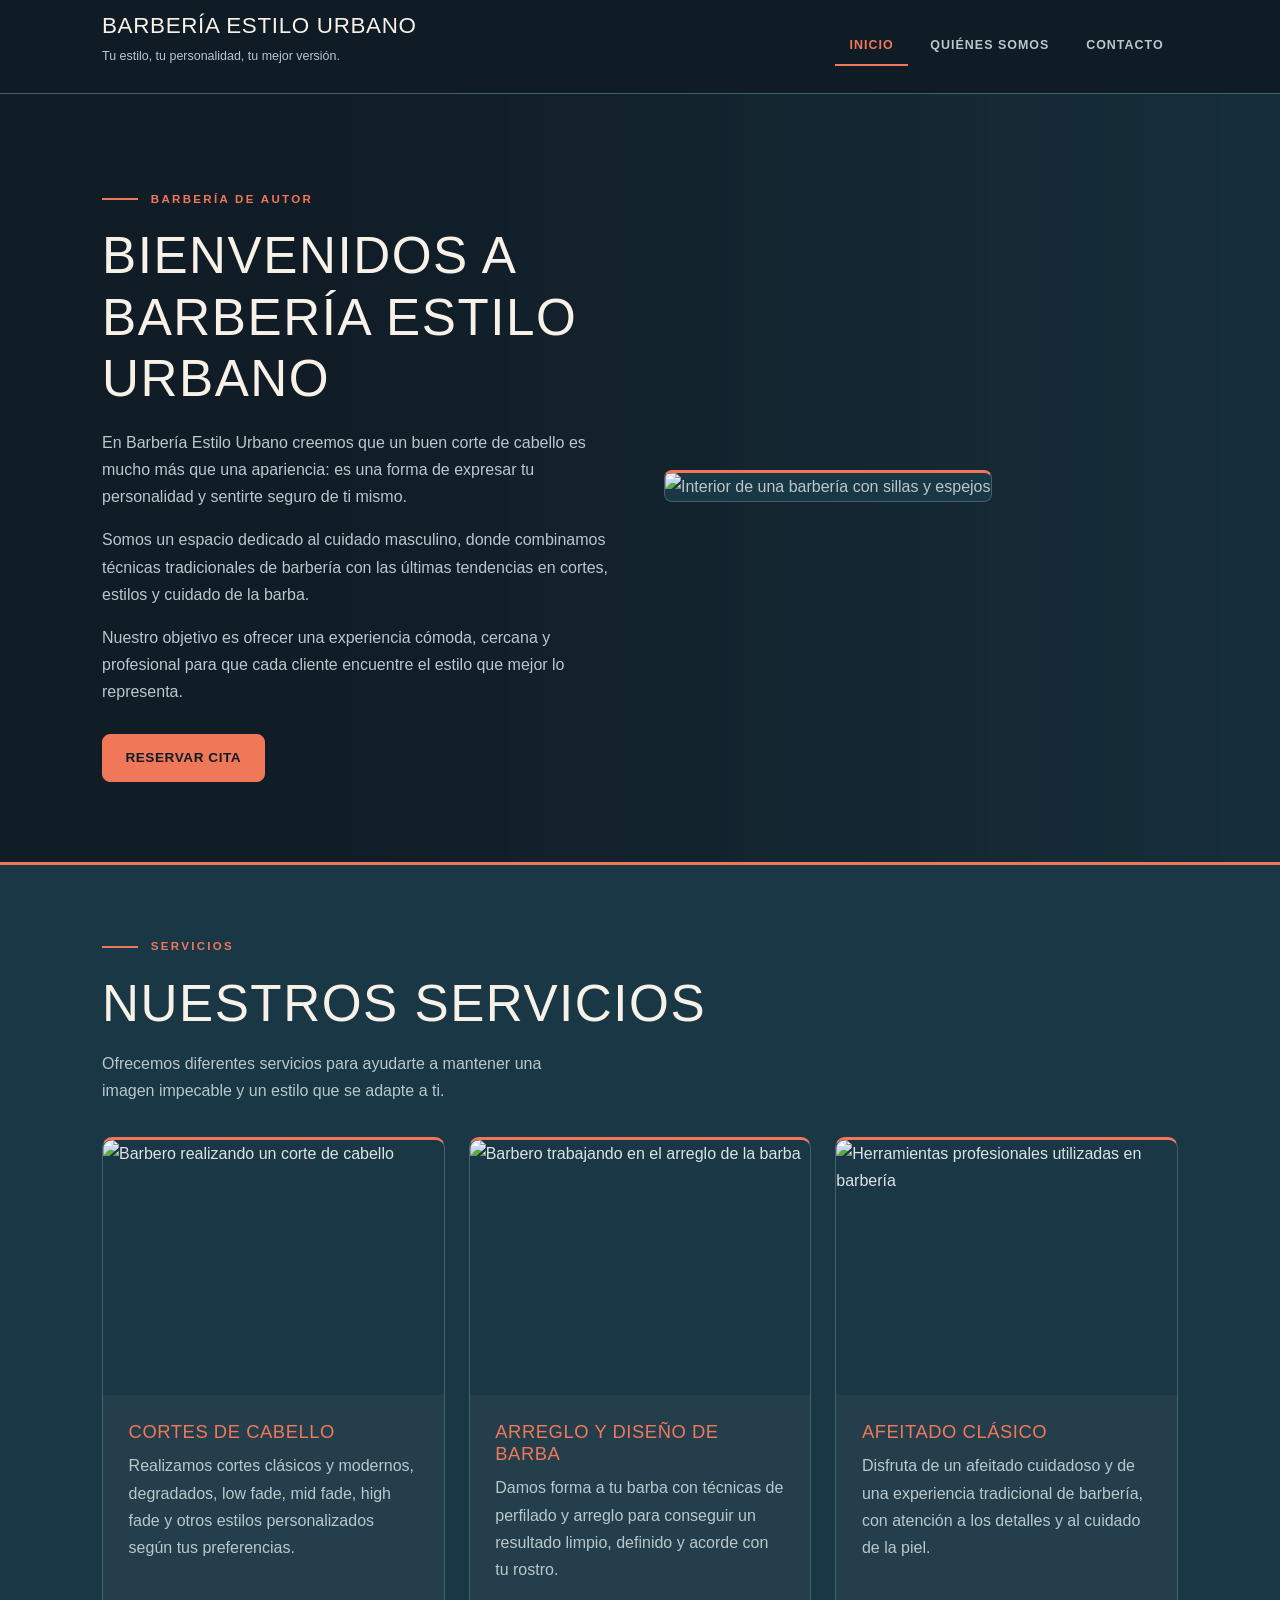
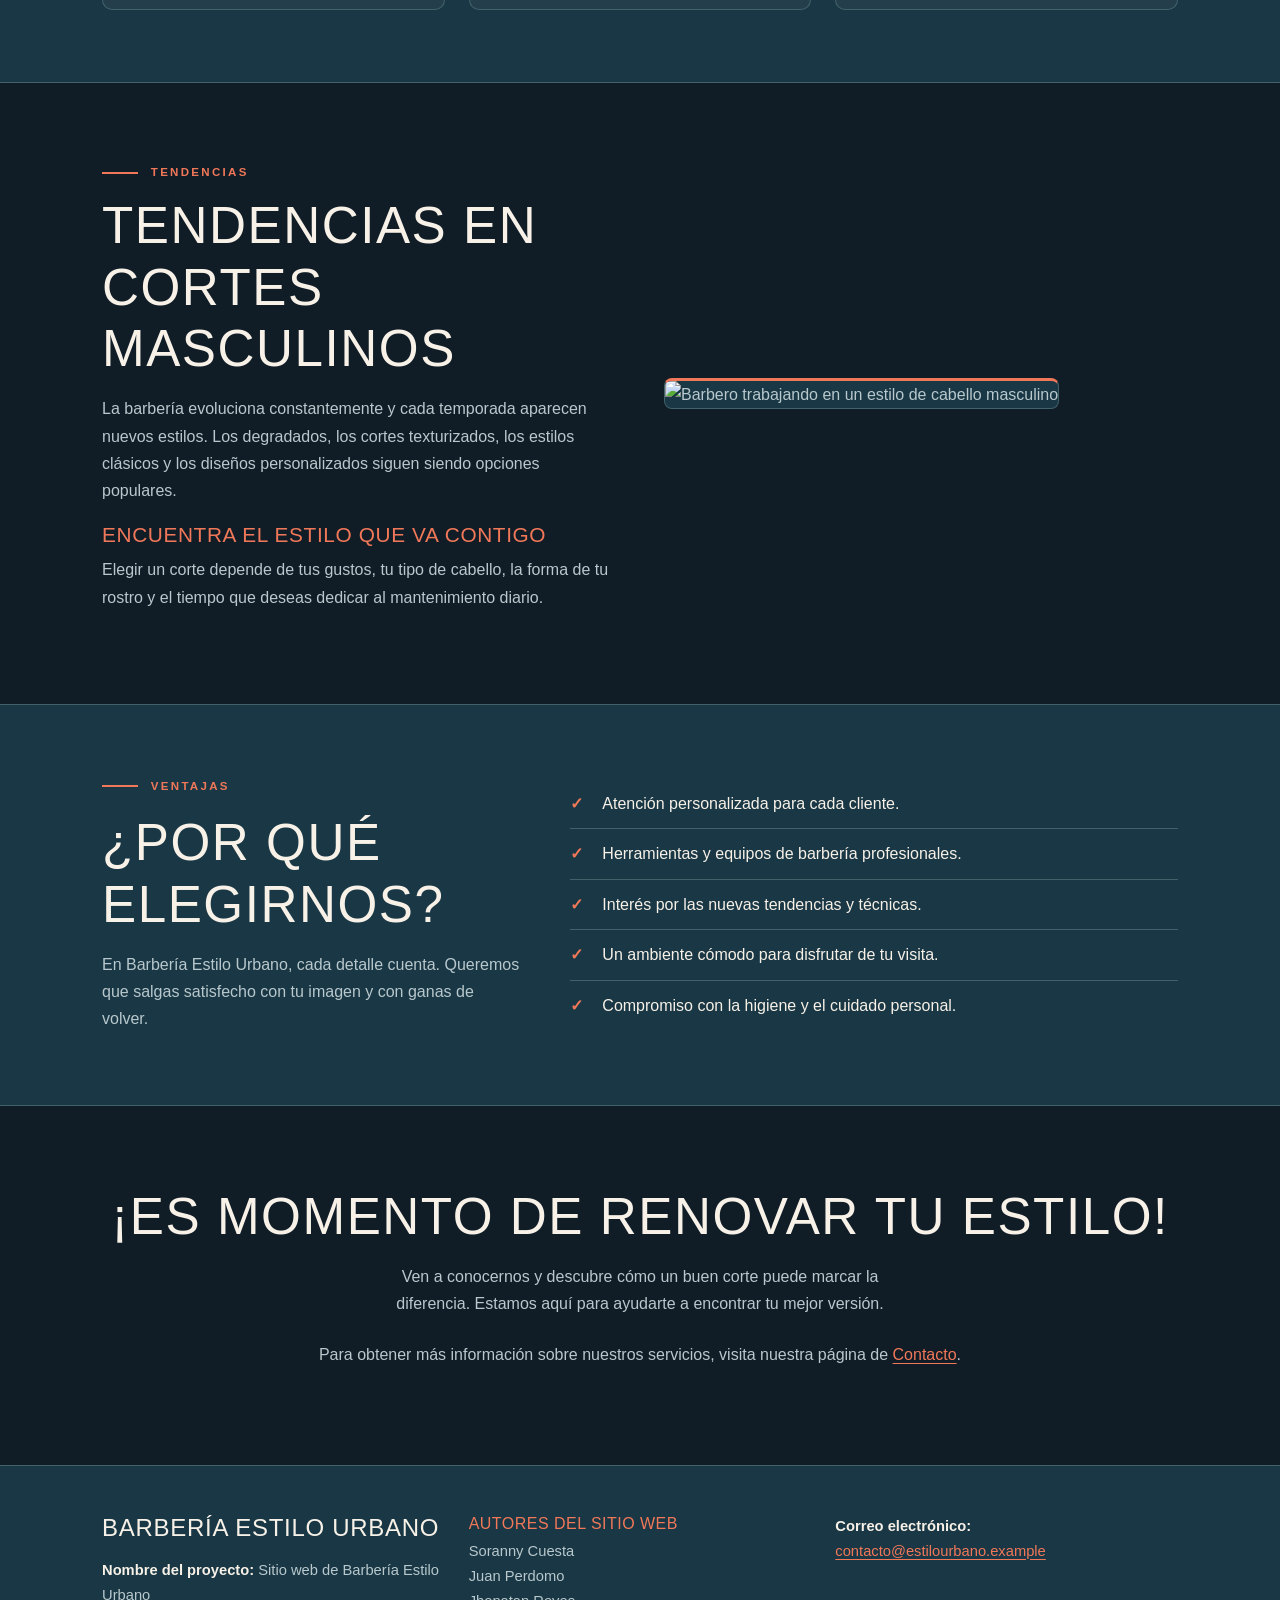
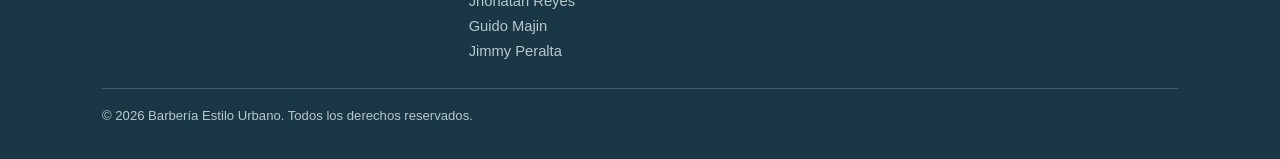
==== commit 0624f5d5: "Agrego Jimmy Peralta a los autores" ====
--- a/index.html
+++ b/index.html
@@ -266,6 +266,7 @@
                         <li>Juan Perdomo</li>
                         <li>Jhonatan Reyes</li>
                         <li>Guido Majin</li>
+                        <li>Jimmy Peralta</li>
                     </ul>
                 </div>
 
--- a/styles.css
+++ b/styles.css
@@ -1,19 +1,36 @@
+
+/* =========================================================
+   IDENTIDAD VISUAL — BARBERÍA URBANA
+   Paleta: azul petróleo, coral y marfil
+   Tipografías: Oswald + DM Sans
+   ========================================================= */
+
 :root {
-    --fondo: #141210;
-    --fondo-seccion: #1b1a19;
-    --fondo-tarjeta: #181716;
-    --borde: #2c2a27;
-    --dorado: #d4a95a;
-    --dorado-oscuro: #b88d3f;
-    --texto: #f3eee6;
-    --texto-suave: #b5ab9d;
-    --fuente-titulos: "Playfair Display", Georgia, "Times New Roman", serif;
-    --fuente-texto: "Inter", "Segoe UI", Arial, sans-serif;
-}
-
-* { box-sizing: border-box; margin: 0; padding: 0; }
-
-html { scroll-behavior: smooth; scroll-padding-top: 90px; }
+    --fondo: #101C26;
+    --fondo-seccion: #193744;
+    --fondo-tarjeta: #243F4B;
+    --borde: #41616B;
+    --dorado: #F07859;
+    --dorado-oscuro: #FF967A;
+    --texto: #F7F1E8;
+    --texto-suave: #B8C8CD;
+
+    --fuente-titulos: "Oswald", sans-serif;
+    --fuente-texto: "DM Sans", sans-serif;
+}
+
+/* ---------- CONFIGURACIÓN GENERAL ---------- */
+
+* {
+    box-sizing: border-box;
+    margin: 0;
+    padding: 0;
+}
+
+html {
+    scroll-behavior: smooth;
+    scroll-padding-top: 90px;
+}
 
 body {
     font-family: var(--fuente-texto);
@@ -23,21 +40,56 @@
     background: var(--fondo);
 }
 
-h1, h2, h3 { font-family: var(--fuente-titulos); color: var(--texto); font-weight: 500; line-height: 1.2; }
-h2 { font-size: clamp(2rem, 4.5vw, 3.2rem); margin-bottom: 1rem; }
-h2 em { color: var(--dorado); font-style: italic; }
-h3 { font-size: 1.3rem; margin-bottom: 0.5rem; }
-
-a { color: var(--dorado); text-underline-offset: 3px; }
-a:hover { color: #ecc885; }
-
-a:focus-visible, button:focus-visible, input:focus-visible,
-select:focus-visible, textarea:focus-visible, summary:focus-visible {
+h1,
+h2,
+h3 {
+    font-family: var(--fuente-titulos);
+    color: var(--texto);
+    font-weight: 500;
+    line-height: 1.2;
+    text-transform: uppercase;
+    letter-spacing: 0.03em;
+}
+
+h2 {
+    font-size: clamp(2rem, 4.5vw, 3.2rem);
+    margin-bottom: 1rem;
+}
+
+h2 em {
+    color: var(--dorado);
+    font-style: normal;
+}
+
+h3 {
+    font-size: 1.3rem;
+    margin-bottom: 0.5rem;
+}
+
+a {
+    color: var(--dorado);
+    text-underline-offset: 3px;
+    transition: color 0.2s ease;
+}
+
+a:hover {
+    color: var(--dorado-oscuro);
+}
+
+a:focus-visible,
+button:focus-visible,
+input:focus-visible,
+select:focus-visible,
+textarea:focus-visible,
+summary:focus-visible {
     outline: 2px solid var(--dorado);
     outline-offset: 3px;
 }
 
-/* ---------- ENCABEZADO + MENÚ FIJO ---------- */
+/* =========================================================
+   ENCABEZADO Y MENÚ
+   ========================================================= */
+
 body > header {
     position: sticky;
     top: 0;
@@ -48,29 +100,57 @@
     justify-content: space-between;
     gap: 0.5rem 2rem;
     padding: 0.8rem max(1.25rem, calc((100% - 1100px) / 2));
-    background: rgba(20, 18, 16, 0.95);
+    background: rgba(16, 28, 38, 0.96);
     border-bottom: 1px solid var(--borde);
-    backdrop-filter: blur(6px);
-}
-.marca h1 { font-size: 1.25rem; }
-.marca p { font-size: 0.78rem; color: var(--texto-suave); line-height: 1.3; }
-
-body > header nav ul { display: flex; gap: 0.5rem; list-style: none; }
+    backdrop-filter: blur(8px);
+}
+
+.marca h1 {
+    font-size: 1.4rem;
+}
+
+.marca p {
+    font-size: 0.78rem;
+    color: var(--texto-suave);
+    line-height: 1.3;
+}
+
+body > header nav ul {
+    display: flex;
+    gap: 0.5rem;
+    list-style: none;
+}
+
 body > header nav a {
     display: block;
     padding: 0.5rem 0.9rem;
     font-size: 0.78rem;
-    letter-spacing: 0.18em;
+    font-weight: 700;
+    letter-spacing: 0.08em;
     text-transform: uppercase;
     text-decoration: none;
     color: var(--texto-suave);
     border-bottom: 2px solid transparent;
 }
-body > header nav a:hover { color: var(--texto); }
-body > header nav a[aria-current="page"] { color: var(--dorado); border-bottom-color: var(--dorado); }
-
-/* ---------- ESTRUCTURA GENERAL ---------- */
-.contenedor { max-width: 1100px; margin: 0 auto; padding: 0 1.25rem; }
+
+body > header nav a:hover {
+    color: var(--texto);
+}
+
+body > header nav a[aria-current="page"] {
+    color: var(--dorado);
+    border-bottom-color: var(--dorado);
+}
+
+/* =========================================================
+   ESTRUCTURA GENERAL
+   ========================================================= */
+
+.contenedor {
+    max-width: 1100px;
+    margin: 0 auto;
+    padding: 0 1.25rem;
+}
 
 .etiqueta {
     display: flex;
@@ -78,85 +158,220 @@
     gap: 0.8rem;
     margin-bottom: 1rem;
     font-size: 0.72rem;
-    font-weight: 600;
-    letter-spacing: 0.25em;
+    font-weight: 700;
+    letter-spacing: 0.2em;
     text-transform: uppercase;
     color: var(--dorado);
 }
-.etiqueta::before { content: ""; width: 36px; height: 1px; background: var(--dorado); }
-
-.intro { max-width: 55ch; margin-bottom: 1.5rem; }
-
-/* ---------- BOTONES ---------- */
+
+.etiqueta::before {
+    content: "";
+    width: 36px;
+    height: 2px;
+    background: var(--dorado);
+}
+
+.intro {
+    max-width: 55ch;
+    margin-bottom: 1.5rem;
+}
+
+/* =========================================================
+   BOTONES PERSONALIZADOS
+   ========================================================= */
+
 .boton {
     display: inline-block;
-    padding: 0.8rem 1.6rem;
-    font: 600 0.78rem var(--fuente-texto);
-    letter-spacing: 0.15em;
+    padding: 0.9rem 1.7rem;
+    font: 700 0.85rem var(--fuente-texto);
+    letter-spacing: 0.08em;
     text-transform: uppercase;
     text-decoration: none;
-    border: 1px solid var(--dorado);
-    border-radius: 2px;
+    border: 2px solid var(--dorado);
+    border-radius: 8px;
     cursor: pointer;
-    transition: background 0.2s, color 0.2s;
-}
-.boton-dorado { background: var(--dorado); color: #1a1610; }
-.boton-dorado:hover { background: #ecc885; color: #1a1610; }
-.boton-borde { background: transparent; color: var(--texto); border-color: var(--borde); }
-.boton-borde:hover { border-color: var(--dorado); color: var(--dorado); }
-.acciones { display: flex; flex-wrap: wrap; gap: 0.8rem; }
-
-/* ---------- PORTADA ---------- */
+    transition:
+        background 0.25s,
+        color 0.25s,
+        border-color 0.25s,
+        transform 0.25s;
+}
+
+.boton-dorado {
+    background: var(--dorado);
+    color: #101C26;
+    border-color: var(--dorado);
+}
+
+.boton-dorado:hover {
+    background: var(--dorado-oscuro);
+    color: #101C26;
+    border-color: var(--dorado-oscuro);
+    transform: translateY(-2px);
+}
+
+.boton-borde {
+    background: transparent;
+    color: var(--texto);
+    border-color: var(--borde);
+}
+
+.boton-borde:hover {
+    background: var(--fondo-tarjeta);
+    border-color: var(--dorado);
+    color: var(--dorado);
+}
+
+.acciones {
+    display: flex;
+    flex-wrap: wrap;
+    gap: 0.8rem;
+}
+
+/* =========================================================
+   PORTADA
+   ========================================================= */
+
 .portada {
     padding: 6rem 0 5rem;
+    border-bottom: 3px solid var(--dorado);
+    background:
+        linear-gradient(
+            90deg,
+            rgba(16, 28, 38, 0.97) 25%,
+            rgba(25, 55, 68, 0.68) 100%
+        ),
+        url("https://images.unsplash.com/photo-1503951914875-452162b0f3f1?auto=format&fit=crop&w=1600&q=80")
+        center / cover no-repeat;
+    background-color: var(--fondo);
+}
+
+/* =========================================================
+   MEDIOS DE CONTACTO
+   ========================================================= */
+
+.medios {
+    padding: 4.5rem 0;
+    background: var(--fondo-seccion);
     border-bottom: 1px solid var(--borde);
-    background:
-        linear-gradient(90deg, rgba(20,18,16,0.97) 30%, rgba(20,18,16,0.7) 100%),
-        url("https://images.unsplash.com/photo-1503951914875-452162b0f3f1?auto=format&fit=crop&w=1600&q=80") center / cover no-repeat;
-    background-color: var(--fondo);
-}
-
-/* ---------- MEDIOS DE CONTACTO ---------- */
-.medios { padding: 4.5rem 0; background: var(--fondo-seccion); border-bottom: 1px solid var(--borde); }
-.tarjetas { display: grid; grid-template-columns: repeat(auto-fit, minmax(230px, 1fr)); gap: 1.2rem; margin-top: 2rem; }
+}
+
+.tarjetas {
+    display: grid;
+    grid-template-columns: repeat(auto-fit, minmax(230px, 1fr));
+    gap: 1.2rem;
+    margin-top: 2rem;
+}
+
 .tarjeta {
     padding: 1.6rem;
     background: var(--fondo-tarjeta);
     border: 1px solid var(--borde);
-    border-top: 2px solid var(--dorado);
-    transition: border-color 0.2s;
-}
-.tarjeta:hover { border-color: var(--dorado); }
-.tarjeta h3 { font-size: 1.15rem; color: var(--dorado); }
-.tarjeta a { word-break: break-word; }
-.nota { margin-top: 0.4rem; font-size: 0.85rem; color: #8b8378; }
-
-/* ---------- FORMULARIO Y HORARIOS ---------- */
-.formulario-seccion { padding: 5rem 0; }
-.dos-columnas { display: grid; grid-template-columns: 1.3fr 1fr; gap: 3.5rem; align-items: start; }
-
-.campo { margin-bottom: 1.2rem; }
-label { display: block; margin-bottom: 0.4rem; font-size: 0.85rem; font-weight: 500; color: var(--texto); }
-input, select, textarea {
+    border-top: 3px solid var(--dorado);
+    border-radius: 10px;
+    transition:
+        border-color 0.25s,
+        transform 0.25s;
+}
+
+.tarjeta:hover {
+    border-color: var(--dorado);
+    transform: translateY(-3px);
+}
+
+.tarjeta h3 {
+    font-size: 1.15rem;
+    color: var(--dorado);
+}
+
+.tarjeta a {
+    word-break: break-word;
+}
+
+.nota {
+    margin-top: 0.4rem;
+    font-size: 0.85rem;
+    color: var(--texto-suave);
+}
+
+/* =========================================================
+   FORMULARIO Y HORARIOS
+   ========================================================= */
+
+.formulario-seccion {
+    padding: 5rem 0;
+}
+
+.dos-columnas {
+    display: grid;
+    grid-template-columns: 1.3fr 1fr;
+    gap: 3.5rem;
+    align-items: start;
+}
+
+.campo {
+    margin-bottom: 1.2rem;
+}
+
+label {
+    display: block;
+    margin-bottom: 0.4rem;
+    font-size: 0.85rem;
+    font-weight: 600;
+    color: var(--texto);
+}
+
+input,
+select,
+textarea {
     width: 100%;
     padding: 0.85rem 1rem;
     font: inherit;
     color: var(--texto);
     background: var(--fondo-seccion);
     border: 1px solid var(--borde);
-    border-radius: 2px;
-}
-input::placeholder, textarea::placeholder { color: #6f675c; }
-input:hover, select:hover, textarea:hover { border-color: #4a443c; }
-textarea { min-height: 150px; resize: vertical; }
+    border-radius: 7px;
+}
+
+input::placeholder,
+textarea::placeholder {
+    color: var(--texto-suave);
+}
+
+input:hover,
+select:hover,
+textarea:hover {
+    border-color: var(--dorado);
+}
+
+input:focus,
+select:focus,
+textarea:focus {
+    outline: none;
+    border-color: var(--dorado);
+    box-shadow: 0 0 0 0.2rem rgb(240 120 89 / 20%);
+}
+
+textarea {
+    min-height: 150px;
+    resize: vertical;
+}
 
 .horarios {
     padding: 2rem;
-    background: var(--fondo-seccion);
+    background: var(--fondo-tarjeta);
     border: 1px solid var(--borde);
-}
-.horarios h3 { color: var(--dorado); }
-.horarios dl { margin-bottom: 2rem; }
+    border-radius: 10px;
+}
+
+.horarios h3 {
+    color: var(--dorado);
+}
+
+.horarios dl {
+    margin-bottom: 2rem;
+}
+
 .horarios dl div {
     display: flex;
     justify-content: space-between;
@@ -164,55 +379,116 @@
     padding: 0.7rem 0;
     border-bottom: 1px solid var(--borde);
 }
-.horarios dt { color: var(--texto); }
-.horarios dd { text-align: right; }
-
-details { border-bottom: 1px solid var(--borde); padding: 0.8rem 0; }
-summary { cursor: pointer; color: var(--texto); font-weight: 500; }
-details p { margin-top: 0.5rem; font-size: 0.92rem; }
-
-/* ---------- PIE DE PÁGINA ---------- */
+
+.horarios dt {
+    color: var(--texto);
+}
+
+.horarios dd {
+    text-align: right;
+}
+
+details {
+    border-bottom: 1px solid var(--borde);
+    padding: 0.8rem;
+}
+
+summary {
+    cursor: pointer;
+    color: var(--texto);
+    font-weight: 600;
+}
+
+summary:hover {
+    color: var(--dorado);
+}
+
+details p {
+    margin-top: 0.5rem;
+    font-size: 0.92rem;
+}
+
+/* =========================================================
+   PIE DE PÁGINA
+   ========================================================= */
+
 body > footer {
     padding: 3rem max(1.25rem, calc((100% - 1100px) / 2)) 2rem;
     background: var(--fondo-seccion);
     border-top: 1px solid var(--borde);
     font-size: 0.92rem;
 }
-body > footer h2 { font-size: 1.5rem; margin-bottom: 1rem; }
-body > footer h3 { font-size: 1rem; color: var(--dorado); margin: 1rem 0 0.4rem; }
-body > footer ul { list-style: none; margin-bottom: 1rem; }
-body > footer p { margin-bottom: 0.4rem; }
-body > footer strong { color: var(--texto); font-weight: 500; }
-body > footer p:last-child { margin-top: 1.5rem; padding-top: 1rem; border-top: 1px solid var(--borde); font-size: 0.82rem; }
-
-/* ---------- RESPONSIVE ---------- */
-@media (max-width: 820px) {
-    .dos-columnas { grid-template-columns: 1fr; gap: 2.5rem; }
-    body > header { justify-content: center; text-align: center; }
-    .portada { padding: 4rem 0 3.5rem; }
-}
-
-@media (prefers-reduced-motion: reduce) {
-    html { scroll-behavior: auto; }
-    * { transition: none !important; }
+
+body > footer h2 {
+    font-size: 1.5rem;
+    margin-bottom: 1rem;
+}
+
+body > footer h3 {
+    font-size: 1rem;
+    color: var(--dorado);
+    margin: 1rem 0 0.4rem;
+}
+
+body > footer ul {
+    list-style: none;
+    margin-bottom: 1rem;
+}
+
+body > footer p {
+    margin-bottom: 0.4rem;
+}
+
+body > footer strong {
+    color: var(--texto);
+    font-weight: 600;
+}
+
+body > footer p:last-child {
+    margin-top: 1.5rem;
+    padding-top: 1rem;
+    border-top: 1px solid var(--borde);
+    font-size: 0.82rem;
 }
 
 /* =========================================================
    INICIO
    ========================================================= */
-.hero-grid { display: grid; grid-template-columns: 1.1fr 1fr; gap: 3rem; align-items: center; }
-.hero-grid h2 { margin-bottom: 1.2rem; }
-.hero-grid p { margin-bottom: 1rem; }
-.hero-grid .intro { margin-bottom: 1.8rem; }
-.hero-grid img, .imagen-lateral {
+
+.hero-grid {
+    display: grid;
+    grid-template-columns: 1.1fr 1fr;
+    gap: 3rem;
+    align-items: center;
+}
+
+.hero-grid h2 {
+    margin-bottom: 1.2rem;
+}
+
+.hero-grid p {
+    margin-bottom: 1rem;
+}
+
+.hero-grid .intro {
+    margin-bottom: 1.8rem;
+}
+
+.hero-grid img,
+.imagen-lateral {
     width: 100%;
     aspect-ratio: 4 / 3;
     object-fit: cover;
     border: 1px solid var(--borde);
-    border-top: 2px solid var(--dorado);
+    border-top: 3px solid var(--dorado);
+    border-radius: 8px;
     background: var(--fondo-seccion);
 }
-.medios .intro { margin-bottom: 0; }
+
+.medios .intro {
+    margin-bottom: 0;
+}
+
 .tarjeta img {
     width: 100%;
     aspect-ratio: 4 / 3;
@@ -220,138 +496,258 @@
     margin-bottom: 1.2rem;
     background: var(--fondo-seccion);
 }
-.tarjeta h3 { margin-top: 0.2rem; }
-.tendencias { padding: 5rem 0; }
-.tendencias h3 { margin-top: 1.2rem; color: var(--dorado); }
-.tendencias p { margin-bottom: 0.8rem; }
-
-.elegirnos { padding: 4.5rem 0; background: var(--fondo-seccion); border-top: 1px solid var(--borde); border-bottom: 1px solid var(--borde); }
-.elegirnos ul { list-style: none; max-width: 640px; margin: 1.5rem 0; }
-.elegirnos li { padding: 0.7rem 0 0.7rem 2rem; border-bottom: 1px solid var(--borde); position: relative; color: var(--texto); }
-.elegirnos li::before { content: "✓"; position: absolute; left: 0; color: var(--dorado); font-weight: 600; }
-
-.invitacion { padding: 5rem 0; text-align: center; }
-.invitacion .intro { margin-left: auto; margin-right: auto; }
+
+.tarjeta h3 {
+    margin-top: 0.2rem;
+}
+
+.tendencias {
+    padding: 5rem 0;
+}
+
+.tendencias h3 {
+    margin-top: 1.2rem;
+    color: var(--dorado);
+}
+
+.tendencias p {
+    margin-bottom: 0.8rem;
+}
+
+.elegirnos {
+    padding: 4.5rem 0;
+    background: var(--fondo-seccion);
+    border-top: 1px solid var(--borde);
+    border-bottom: 1px solid var(--borde);
+}
+
+.elegirnos ul {
+    list-style: none;
+    max-width: 640px;
+    margin: 1.5rem 0;
+}
+
+.elegirnos li {
+    padding: 0.7rem 0 0.7rem 2rem;
+    border-bottom: 1px solid var(--borde);
+    position: relative;
+    color: var(--texto);
+}
+
+.elegirnos li::before {
+    content: "✓";
+    position: absolute;
+    left: 0;
+    color: var(--dorado);
+    font-weight: 700;
+}
+
+.invitacion {
+    padding: 5rem 0;
+    text-align: center;
+}
+
+.invitacion .intro {
+    margin-left: auto;
+    margin-right: auto;
+}
 
 /* =========================================================
    QUIÉNES SOMOS
    ========================================================= */
-.somos p { max-width: 70ch; margin-bottom: 1rem; }
-.somos-detalle { padding: 5rem 0; }
+
+.somos p {
+    max-width: 70ch;
+    margin-bottom: 1rem;
+}
+
+.somos-detalle {
+    padding: 5rem 0;
+}
+
 .foto3 {
     width: 100%;
     aspect-ratio: 4 / 5;
     object-fit: cover;
     border: 1px solid var(--borde);
-    border-top: 2px solid var(--dorado);
+    border-top: 3px solid var(--dorado);
+    border-radius: 8px;
     background: var(--fondo-seccion);
 }
-.bloques { display: grid; gap: 1.2rem; }
-.bloques .tarjeta h2 { font-size: 1.7rem; margin-bottom: 0.6rem; color: var(--dorado); }
-
-/* Responsive extra */
-@media (max-width: 820px) {
-    .hero-grid { grid-template-columns: 1fr; gap: 2rem; }
-    .tendencias, .somos-detalle, .invitacion, .elegirnos { padding: 3.5rem 0; }
+
+.bloques {
+    display: grid;
+    gap: 1.2rem;
+}
+
+.bloques .tarjeta h2 {
+    font-size: 1.7rem;
+    margin-bottom: 0.6rem;
+    color: var(--dorado);
 }
 
 /* =========================================================
    INICIO — AJUSTES PARA BOOTSTRAP
-   Todo va dentro de body.pagina-inicio para que NO afecte
-   a index-somos.html ni a contacto.html.
-   ========================================================= */
-
-/* ---------- Contenedor ---------- */
-body.pagina-inicio .container {
+   ========================================================= */
+
+/* Contenedor */
+
+body.pagina-inicio .container,
+body.pagina-contacto .container {
     max-width: 1100px;
-    --bs-gutter-x: 2.5rem; /* mismo padding lateral de 1.25rem que antes */
-}
-
-/* ---------- Header + Navbar ---------- */
-body.pagina-inicio > header {
+}
+
+/* Encabezado y navbar */
+
+body.pagina-inicio > header,
+body.pagina-contacto > header {
     display: block;
     padding: 0;
     text-align: left;
-}
-body.pagina-inicio .navbar {
+    background: rgba(16, 28, 38, 0.96);
+    border-bottom: 1px solid var(--borde);
+}
+
+body.pagina-inicio .navbar,
+body.pagina-contacto .navbar {
     --bs-navbar-padding-y: 0.8rem;
     --bs-navbar-padding-x: 0;
 }
-body.pagina-inicio .navbar-nav { gap: 0.5rem; }
-body.pagina-inicio .navbar .nav-link {
+
+body.pagina-inicio .navbar-nav,
+body.pagina-contacto .navbar-nav {
+    gap: 0.5rem;
+}
+
+body.pagina-inicio .navbar .nav-link,
+body.pagina-contacto .navbar .nav-link {
     padding: 0.5rem 0.9rem;
     font-size: 0.78rem;
-    letter-spacing: 0.18em;
+    font-weight: 700;
+    letter-spacing: 0.08em;
     text-transform: uppercase;
     color: var(--texto-suave);
     border-bottom: 2px solid transparent;
 }
+
 body.pagina-inicio .navbar .nav-link:hover,
-body.pagina-inicio .navbar .nav-link:focus { color: var(--texto); }
+body.pagina-inicio .navbar .nav-link:focus,
+body.pagina-contacto .navbar .nav-link:hover,
+body.pagina-contacto .navbar .nav-link:focus {
+    color: var(--dorado);
+}
+
 body.pagina-inicio .navbar .nav-link.active,
-body.pagina-inicio .navbar .nav-link[aria-current="page"] {
+body.pagina-inicio .navbar .nav-link[aria-current="page"],
+body.pagina-contacto .navbar .nav-link.active,
+body.pagina-contacto .navbar .nav-link[aria-current="page"] {
     color: var(--dorado);
     border-bottom-color: var(--dorado);
 }
 
-/* Botón hamburguesa (móvil) */
-body.pagina-inicio .navbar-toggler {
+/* Botón hamburguesa */
+
+body.pagina-inicio .navbar-toggler,
+body.pagina-contacto .navbar-toggler {
     --bs-navbar-toggler-border-color: var(--borde);
-    border-radius: 2px;
-}
-body.pagina-inicio .navbar-toggler:focus {
-    box-shadow: 0 0 0 0.15rem rgba(212, 169, 90, 0.45);
-}
-body.pagina-inicio .navbar-toggler:focus-visible {
-    outline: 2px solid var(--dorado);
-    outline-offset: 3px;
+    border-radius: 7px;
+}
+
+body.pagina-inicio .navbar-toggler:focus,
+body.pagina-contacto .navbar-toggler:focus {
+    box-shadow: 0 0 0 0.15rem rgb(240 120 89 / 35%);
 }
 
 @media (max-width: 767.98px) {
-    body.pagina-inicio .navbar-collapse { padding-top: 0.8rem; }
-    body.pagina-inicio .navbar-nav { gap: 0; }
-}
-
-/* ---------- Portada ---------- */
-body.pagina-inicio .portada h2 { margin-bottom: 1.2rem; }
-body.pagina-inicio .portada .intro { margin-bottom: 1.8rem; }
-
-/* ---------- Botón dorado (btn de Bootstrap personalizado) ---------- */
-body.pagina-inicio .btn-dorado {
-    --bs-btn-color: #1a1610;
+    body.pagina-inicio .navbar-collapse,
+    body.pagina-contacto .navbar-collapse {
+        padding-top: 0.8rem;
+    }
+
+    body.pagina-inicio .navbar-nav,
+    body.pagina-contacto .navbar-nav {
+        gap: 0;
+    }
+}
+
+/* Portada de Inicio */
+
+body.pagina-inicio .portada h2 {
+    margin-bottom: 1.2rem;
+}
+
+body.pagina-inicio .portada .intro {
+    margin-bottom: 1.8rem;
+}
+
+/* Botones Bootstrap */
+
+body.pagina-inicio .btn-dorado,
+body.pagina-contacto .btn-dorado {
+    --bs-btn-color: #101C26;
     --bs-btn-bg: var(--dorado);
     --bs-btn-border-color: var(--dorado);
-    --bs-btn-hover-color: #1a1610;
-    --bs-btn-hover-bg: #ecc885;
-    --bs-btn-hover-border-color: #ecc885;
-    --bs-btn-active-color: #1a1610;
-    --bs-btn-active-bg: #ecc885;
-    --bs-btn-active-border-color: #ecc885;
-    --bs-btn-focus-shadow-rgb: 212, 169, 90;
-    --bs-btn-border-radius: 2px;
-    padding: 0.8rem 1.6rem;
-    font-size: 0.78rem;
-    font-weight: 600;
-    letter-spacing: 0.15em;
+    --bs-btn-hover-color: #101C26;
+    --bs-btn-hover-bg: var(--dorado-oscuro);
+    --bs-btn-hover-border-color: var(--dorado-oscuro);
+    --bs-btn-active-color: #101C26;
+    --bs-btn-active-bg: var(--dorado-oscuro);
+    --bs-btn-active-border-color: var(--dorado-oscuro);
+    --bs-btn-disabled-color: #101C26;
+    --bs-btn-disabled-bg: var(--dorado);
+    --bs-btn-disabled-border-color: var(--dorado);
+    --bs-btn-focus-shadow-rgb: 240, 120, 89;
+
+    padding: 0.8rem 1.4rem;
+    border-radius: 8px;
+    font-size: 0.85rem;
+    font-weight: 700;
+    letter-spacing: 0.04em;
     text-transform: uppercase;
 }
 
-/* ---------- Tarjetas de servicios (card de Bootstrap) ---------- */
-body.pagina-inicio .card {
+body.pagina-inicio .btn,
+body.pagina-contacto .btn {
+    border-radius: 8px;
+}
+
+/* Tarjetas Bootstrap de Inicio */
+
+body.pagina-inicio .card,
+body.pagina-contacto .card {
     --bs-card-bg: var(--fondo-tarjeta);
     --bs-card-color: var(--texto-suave);
     --bs-card-border-color: var(--borde);
     --bs-card-title-color: var(--dorado);
-    --bs-card-border-radius: 0;
-    --bs-card-inner-border-radius: 0;
-}
-body.pagina-inicio .tarjeta { padding: 0; }
-body.pagina-inicio .tarjeta .card-img-top { margin-bottom: 0; }
-body.pagina-inicio .tarjeta .card-body { padding: 1.6rem; }
-body.pagina-inicio .tarjeta .card-title { margin-top: 0; margin-bottom: 0.6rem; }
-body.pagina-inicio .tarjeta .card-text { margin-bottom: 0; }
-
-/* ---------- ¿Por qué elegirnos? (list-group de Bootstrap) ---------- */
+    --bs-card-border-radius: 10px;
+    --bs-card-inner-border-radius: 9px;
+}
+
+body.pagina-inicio .tarjeta {
+    padding: 0;
+}
+
+body.pagina-inicio .tarjeta .card-img-top {
+    margin-bottom: 0;
+    border-radius: 9px 9px 0 0;
+}
+
+body.pagina-inicio .tarjeta .card-body {
+    padding: 1.6rem;
+}
+
+body.pagina-inicio .tarjeta .card-title {
+    margin-top: 0;
+    margin-bottom: 0.6rem;
+    color: var(--dorado);
+}
+
+body.pagina-inicio .tarjeta .card-text {
+    margin-bottom: 0;
+}
+
+/* Lista de beneficios */
+
 body.pagina-inicio .elegirnos .list-group {
     --bs-list-group-bg: transparent;
     --bs-list-group-color: var(--texto);
@@ -360,13 +756,173 @@
     margin: 0;
 }
 
-/* ---------- Footer (grid de Bootstrap) ---------- */
-body.pagina-inicio > footer { padding: 3rem 0 2rem; }
+/* Footer Bootstrap de Inicio */
+
+body.pagina-inicio > footer {
+    padding: 3rem 0 2rem;
+}
+
 body.pagina-inicio > footer .row p:last-child {
     margin-top: 0;
     padding-top: 0;
     border-top: 0;
     font-size: inherit;
 }
-body.pagina-inicio > footer .list-unstyled { margin-bottom: 0; }
-body.pagina-inicio > footer h3:first-child { margin-top: 0; }+
+body.pagina-inicio > footer .list-unstyled {
+    margin-bottom: 0;
+}
+
+body.pagina-inicio > footer h3:first-child {
+    margin-top: 0;
+}
+
+/* =========================================================
+   CONTACTO — AJUSTES PARA BOOTSTRAP
+   ========================================================= */
+
+/* Tarjetas */
+
+body.pagina-contacto .card.tarjeta {
+    --bs-card-bg: var(--fondo-tarjeta);
+    --bs-card-color: var(--texto);
+    --bs-card-border-color: var(--borde);
+    --bs-card-title-color: var(--dorado);
+    --bs-card-border-radius: 10px;
+    --bs-card-inner-border-radius: 9px;
+
+    border-top: 3px solid var(--dorado);
+    overflow: hidden;
+}
+
+body.pagina-contacto .card.tarjeta .card-text {
+    color: var(--texto);
+}
+
+body.pagina-contacto .card.tarjeta .text-muted,
+body.pagina-contacto .text-muted {
+    color: var(--texto-suave) !important;
+}
+
+/* Formulario Bootstrap */
+
+body.pagina-contacto .form-control,
+body.pagina-contacto .form-select {
+    background-color: var(--fondo-seccion);
+    color: var(--texto);
+    border-color: var(--borde);
+    border-radius: 7px;
+}
+
+body.pagina-contacto .form-control::placeholder {
+    color: var(--texto-suave);
+    opacity: 0.8;
+}
+
+body.pagina-contacto .form-control:focus,
+body.pagina-contacto .form-select:focus {
+    background-color: var(--fondo-seccion);
+    color: var(--texto);
+    border-color: var(--dorado);
+    box-shadow: 0 0 0 0.2rem rgb(240 120 89 / 20%);
+}
+
+/* Opciones de los select */
+
+body.pagina-contacto .form-select option {
+    background-color: var(--fondo-seccion);
+    color: var(--texto);
+}
+
+/* Horarios y preguntas frecuentes */
+
+body.pagina-contacto .bg-card-custom {
+    background-color: var(--fondo-tarjeta) !important;
+    border-color: var(--borde) !important;
+    border-radius: 10px;
+}
+
+body.pagina-contacto details {
+    background-color: var(--fondo-tarjeta);
+    border: 1px solid var(--borde);
+    border-radius: 7px;
+    margin-top: 0.5rem;
+}
+
+body.pagina-contacto summary {
+    color: var(--texto);
+    padding: 0.3rem;
+}
+
+body.pagina-contacto summary:hover {
+    color: var(--dorado);
+}
+
+/* =========================================================
+   RESPONSIVE
+   ========================================================= */
+
+@media (max-width: 820px) {
+    .dos-columnas {
+        grid-template-columns: 1fr;
+        gap: 2.5rem;
+    }
+
+    body > header {
+        justify-content: center;
+        text-align: center;
+    }
+
+    .portada {
+        padding: 4rem 0 3.5rem;
+    }
+
+    .hero-grid {
+        grid-template-columns: 1fr;
+        gap: 2rem;
+    }
+
+    .tendencias,
+    .somos-detalle,
+    .invitacion,
+    .elegirnos {
+        padding: 3.5rem 0;
+    }
+}
+
+@media (max-width: 480px) {
+    .acciones {
+        flex-direction: column;
+    }
+
+    .acciones .boton {
+        width: 100%;
+        text-align: center;
+    }
+
+    .horarios {
+        padding: 1.2rem;
+    }
+
+    .horarios dl div {
+        flex-wrap: wrap;
+    }
+
+    .portada {
+        padding: 3rem 0;
+    }
+}
+
+/* Accesibilidad: respetar la preferencia de movimiento reducido */
+
+@media (prefers-reduced-motion: reduce) {
+    html {
+        scroll-behavior: auto;
+    }
+
+    *,
+    *::before,
+    *::after {
+        transition: none !important;
+    }
+}
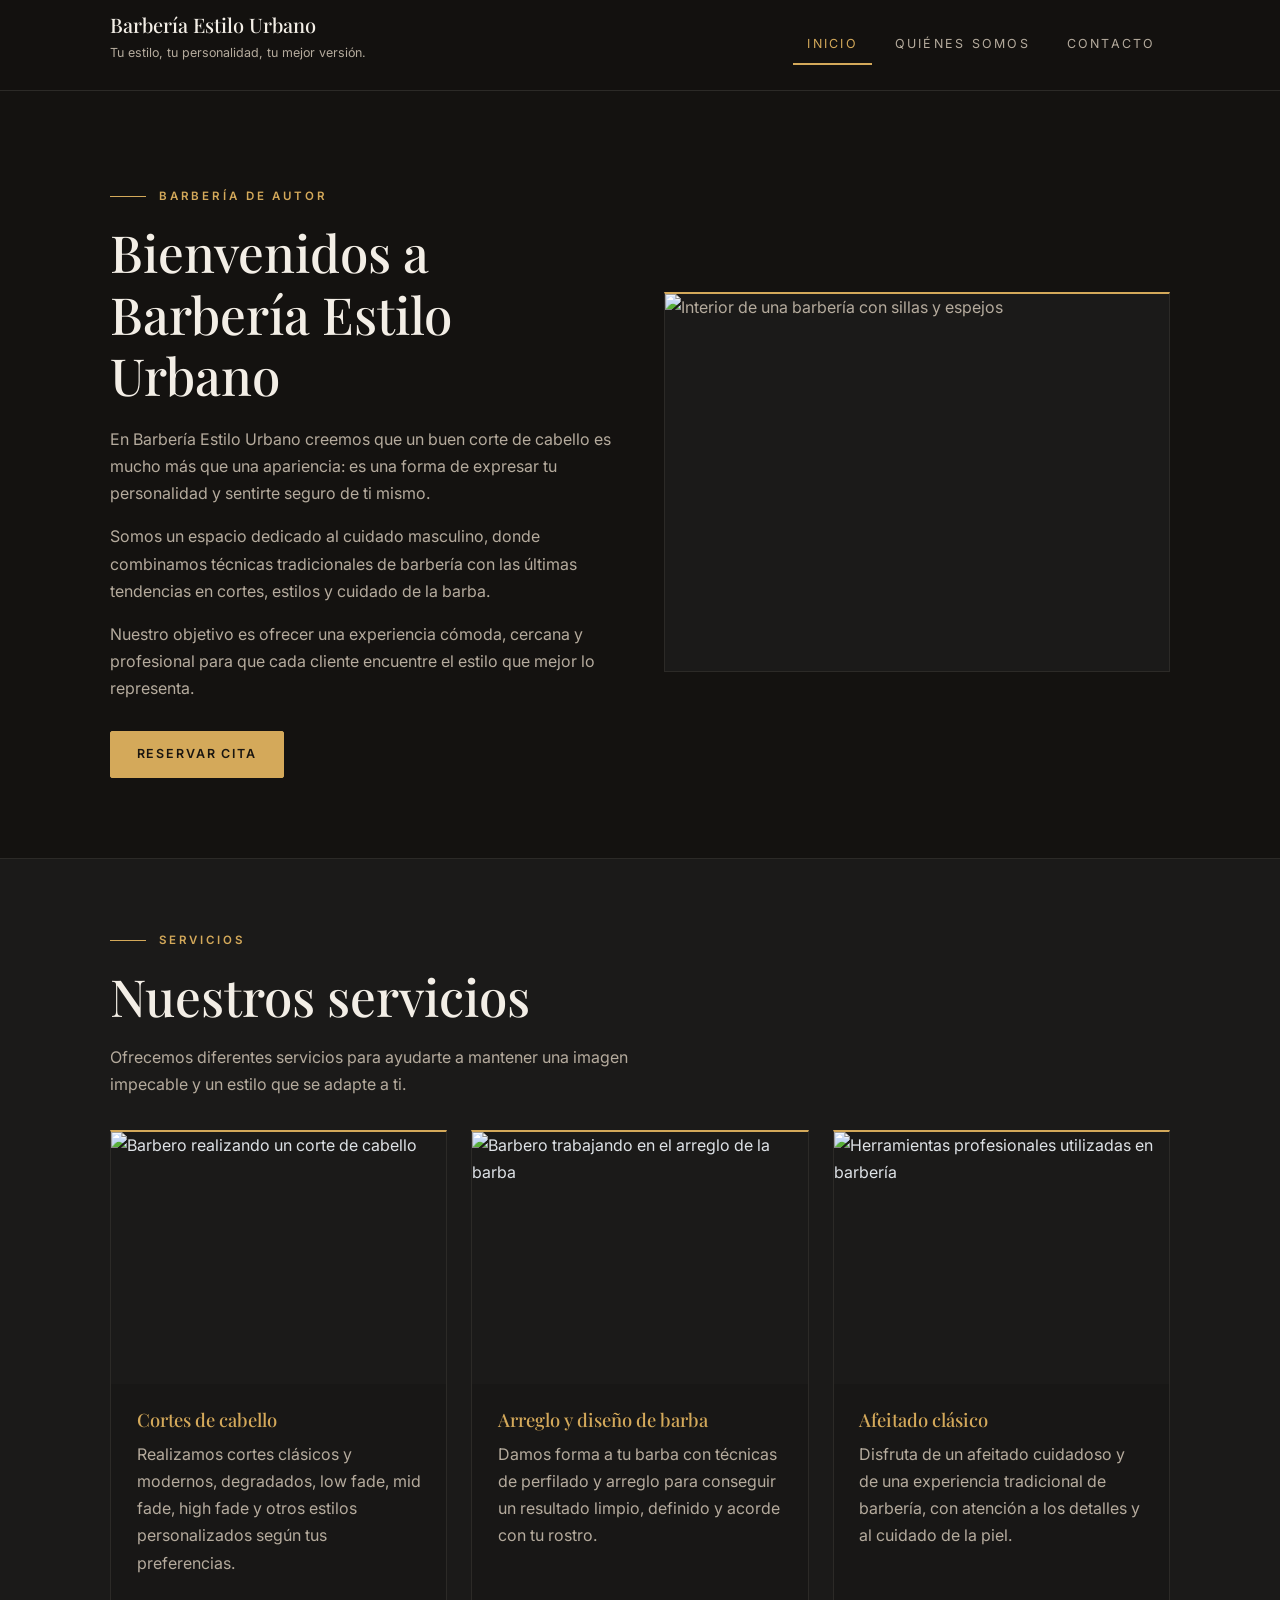
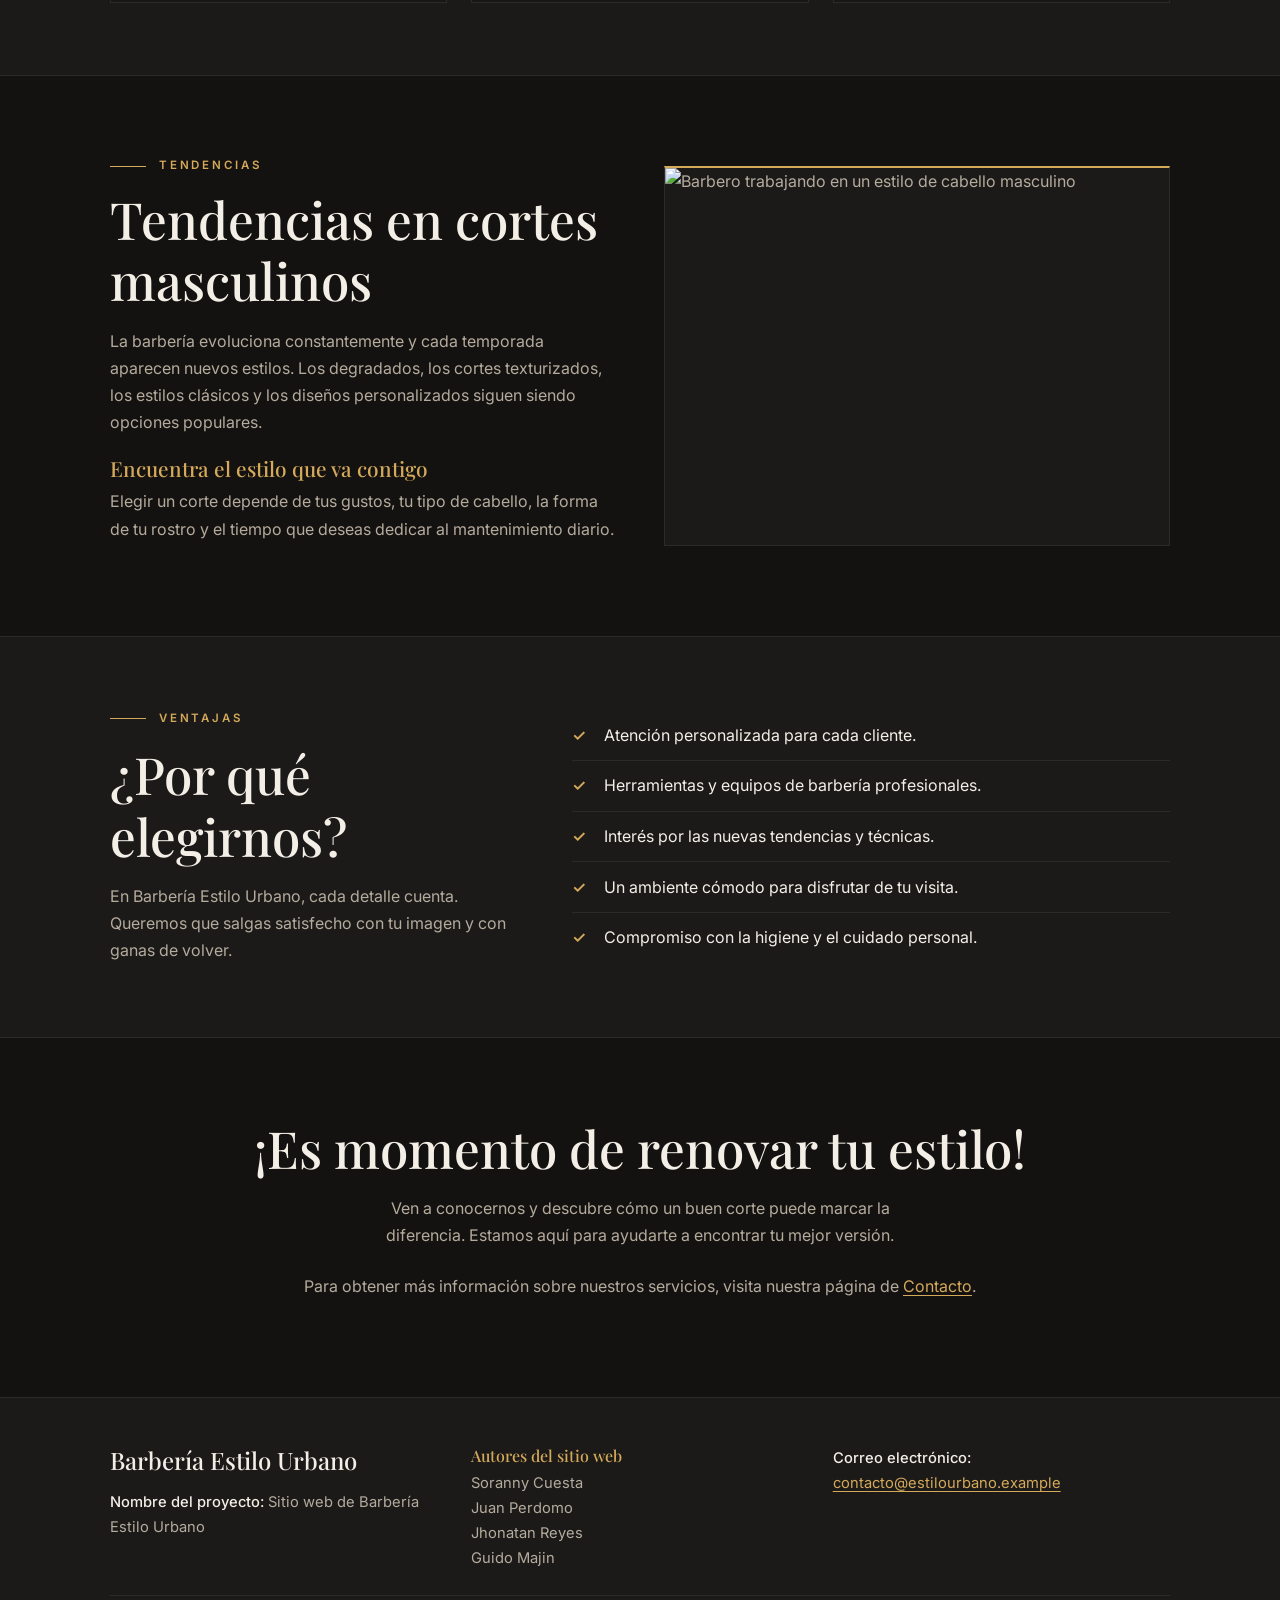
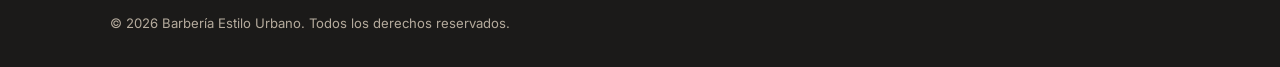
==== commit 25a626aa: "Merge pull request #1 from guido102002/guido Guido" ====
--- a/index.html
+++ b/index.html
@@ -266,7 +266,6 @@
                         <li>Juan Perdomo</li>
                         <li>Jhonatan Reyes</li>
                         <li>Guido Majin</li>
-                        <li>Jimmy Peralta</li>
                     </ul>
                 </div>
 
--- a/styles.css
+++ b/styles.css
@@ -1,25 +1,15 @@
-
-/* =========================================================
-   IDENTIDAD VISUAL — BARBERÍA URBANA
-   Paleta: azul petróleo, coral y marfil
-   Tipografías: Oswald + DM Sans
-   ========================================================= */
-
 :root {
-    --fondo: #101C26;
-    --fondo-seccion: #193744;
-    --fondo-tarjeta: #243F4B;
-    --borde: #41616B;
-    --dorado: #F07859;
-    --dorado-oscuro: #FF967A;
-    --texto: #F7F1E8;
-    --texto-suave: #B8C8CD;
-
-    --fuente-titulos: "Oswald", sans-serif;
-    --fuente-texto: "DM Sans", sans-serif;
-}
-
-/* ---------- CONFIGURACIÓN GENERAL ---------- */
+    --fondo: #141210;
+    --fondo-seccion: #1b1a19;
+    --fondo-tarjeta: #181716;
+    --borde: #2c2a27;
+    --dorado: #d4a95a;
+    --dorado-oscuro: #b88d3f;
+    --texto: #f3eee6;
+    --texto-suave: #b5ab9d;
+    --fuente-titulos: "Playfair Display", Georgia, "Times New Roman", serif;
+    --fuente-texto: "Inter", "Segoe UI", Arial, sans-serif;
+}
 
 * {
     box-sizing: border-box;
@@ -47,8 +37,6 @@
     color: var(--texto);
     font-weight: 500;
     line-height: 1.2;
-    text-transform: uppercase;
-    letter-spacing: 0.03em;
 }
 
 h2 {
@@ -58,7 +46,7 @@
 
 h2 em {
     color: var(--dorado);
-    font-style: normal;
+    font-style: italic;
 }
 
 h3 {
@@ -69,11 +57,10 @@
 a {
     color: var(--dorado);
     text-underline-offset: 3px;
-    transition: color 0.2s ease;
 }
 
 a:hover {
-    color: var(--dorado-oscuro);
+    color: #ecc885;
 }
 
 a:focus-visible,
@@ -86,11 +73,8 @@
     outline-offset: 3px;
 }
 
-/* =========================================================
-   ENCABEZADO Y MENÚ
-   ========================================================= */
-
-body > header {
+/* ---------- ENCABEZADO + MENÚ FIJO ---------- */
+body>header {
     position: sticky;
     top: 0;
     z-index: 100;
@@ -100,13 +84,13 @@
     justify-content: space-between;
     gap: 0.5rem 2rem;
     padding: 0.8rem max(1.25rem, calc((100% - 1100px) / 2));
-    background: rgba(16, 28, 38, 0.96);
+    background: rgba(20, 18, 16, 0.95);
     border-bottom: 1px solid var(--borde);
-    backdrop-filter: blur(8px);
+    backdrop-filter: blur(6px);
 }
 
 .marca h1 {
-    font-size: 1.4rem;
+    font-size: 1.25rem;
 }
 
 .marca p {
@@ -115,37 +99,33 @@
     line-height: 1.3;
 }
 
-body > header nav ul {
+body>header nav ul {
     display: flex;
     gap: 0.5rem;
     list-style: none;
 }
 
-body > header nav a {
+body>header nav a {
     display: block;
     padding: 0.5rem 0.9rem;
     font-size: 0.78rem;
-    font-weight: 700;
-    letter-spacing: 0.08em;
+    letter-spacing: 0.18em;
     text-transform: uppercase;
     text-decoration: none;
     color: var(--texto-suave);
     border-bottom: 2px solid transparent;
 }
 
-body > header nav a:hover {
-    color: var(--texto);
-}
-
-body > header nav a[aria-current="page"] {
+body>header nav a:hover {
+    color: var(--texto);
+}
+
+body>header nav a[aria-current="page"] {
     color: var(--dorado);
     border-bottom-color: var(--dorado);
 }
 
-/* =========================================================
-   ESTRUCTURA GENERAL
-   ========================================================= */
-
+/* ---------- ESTRUCTURA GENERAL ---------- */
 .contenedor {
     max-width: 1100px;
     margin: 0 auto;
@@ -158,8 +138,8 @@
     gap: 0.8rem;
     margin-bottom: 1rem;
     font-size: 0.72rem;
-    font-weight: 700;
-    letter-spacing: 0.2em;
+    font-weight: 600;
+    letter-spacing: 0.25em;
     text-transform: uppercase;
     color: var(--dorado);
 }
@@ -167,7 +147,7 @@
 .etiqueta::before {
     content: "";
     width: 36px;
-    height: 2px;
+    height: 1px;
     background: var(--dorado);
 }
 
@@ -176,38 +156,28 @@
     margin-bottom: 1.5rem;
 }
 
-/* =========================================================
-   BOTONES PERSONALIZADOS
-   ========================================================= */
-
+/* ---------- BOTONES ---------- */
 .boton {
     display: inline-block;
-    padding: 0.9rem 1.7rem;
-    font: 700 0.85rem var(--fuente-texto);
-    letter-spacing: 0.08em;
+    padding: 0.8rem 1.6rem;
+    font: 600 0.78rem var(--fuente-texto);
+    letter-spacing: 0.15em;
     text-transform: uppercase;
     text-decoration: none;
-    border: 2px solid var(--dorado);
-    border-radius: 8px;
+    border: 1px solid var(--dorado);
+    border-radius: 2px;
     cursor: pointer;
-    transition:
-        background 0.25s,
-        color 0.25s,
-        border-color 0.25s,
-        transform 0.25s;
+    transition: background 0.2s, color 0.2s;
 }
 
 .boton-dorado {
     background: var(--dorado);
-    color: #101C26;
-    border-color: var(--dorado);
+    color: #1a1610;
 }
 
 .boton-dorado:hover {
-    background: var(--dorado-oscuro);
-    color: #101C26;
-    border-color: var(--dorado-oscuro);
-    transform: translateY(-2px);
+    background: #ecc885;
+    color: #1a1610;
 }
 
 .boton-borde {
@@ -217,7 +187,6 @@
 }
 
 .boton-borde:hover {
-    background: var(--fondo-tarjeta);
     border-color: var(--dorado);
     color: var(--dorado);
 }
@@ -228,28 +197,17 @@
     gap: 0.8rem;
 }
 
-/* =========================================================
-   PORTADA
-   ========================================================= */
-
+/* ---------- PORTADA ---------- */
 .portada {
     padding: 6rem 0 5rem;
-    border-bottom: 3px solid var(--dorado);
+    border-bottom: 1px solid var(--borde);
     background:
-        linear-gradient(
-            90deg,
-            rgba(16, 28, 38, 0.97) 25%,
-            rgba(25, 55, 68, 0.68) 100%
-        ),
-        url("https://images.unsplash.com/photo-1503951914875-452162b0f3f1?auto=format&fit=crop&w=1600&q=80")
-        center / cover no-repeat;
+        linear-gradient(90deg, rgba(20, 18, 16, 0.97) 30%, rgba(20, 18, 16, 0.7) 100%),
+        url("https://images.unsplash.com/photo-1503951914875-452162b0f3f1?auto=format&fit=crop&w=1600&q=80") center / cover no-repeat;
     background-color: var(--fondo);
 }
 
-/* =========================================================
-   MEDIOS DE CONTACTO
-   ========================================================= */
-
+/* ---------- MEDIOS DE CONTACTO ---------- */
 .medios {
     padding: 4.5rem 0;
     background: var(--fondo-seccion);
@@ -267,16 +225,12 @@
     padding: 1.6rem;
     background: var(--fondo-tarjeta);
     border: 1px solid var(--borde);
-    border-top: 3px solid var(--dorado);
-    border-radius: 10px;
-    transition:
-        border-color 0.25s,
-        transform 0.25s;
+    border-top: 2px solid var(--dorado);
+    transition: border-color 0.2s;
 }
 
 .tarjeta:hover {
     border-color: var(--dorado);
-    transform: translateY(-3px);
 }
 
 .tarjeta h3 {
@@ -291,13 +245,10 @@
 .nota {
     margin-top: 0.4rem;
     font-size: 0.85rem;
-    color: var(--texto-suave);
-}
-
-/* =========================================================
-   FORMULARIO Y HORARIOS
-   ========================================================= */
-
+    color: #8b8378;
+}
+
+/* ---------- FORMULARIO Y HORARIOS ---------- */
 .formulario-seccion {
     padding: 5rem 0;
 }
@@ -317,7 +268,7 @@
     display: block;
     margin-bottom: 0.4rem;
     font-size: 0.85rem;
-    font-weight: 600;
+    font-weight: 500;
     color: var(--texto);
 }
 
@@ -330,26 +281,18 @@
     color: var(--texto);
     background: var(--fondo-seccion);
     border: 1px solid var(--borde);
-    border-radius: 7px;
+    border-radius: 2px;
 }
 
 input::placeholder,
 textarea::placeholder {
-    color: var(--texto-suave);
+    color: #6f675c;
 }
 
 input:hover,
 select:hover,
 textarea:hover {
-    border-color: var(--dorado);
-}
-
-input:focus,
-select:focus,
-textarea:focus {
-    outline: none;
-    border-color: var(--dorado);
-    box-shadow: 0 0 0 0.2rem rgb(240 120 89 / 20%);
+    border-color: #4a443c;
 }
 
 textarea {
@@ -359,9 +302,8 @@
 
 .horarios {
     padding: 2rem;
-    background: var(--fondo-tarjeta);
+    background: var(--fondo-seccion);
     border: 1px solid var(--borde);
-    border-radius: 10px;
 }
 
 .horarios h3 {
@@ -390,17 +332,13 @@
 
 details {
     border-bottom: 1px solid var(--borde);
-    padding: 0.8rem;
+    padding: 0.8rem 0;
 }
 
 summary {
     cursor: pointer;
     color: var(--texto);
-    font-weight: 600;
-}
-
-summary:hover {
-    color: var(--dorado);
+    font-weight: 500;
 }
 
 details p {
@@ -408,53 +346,76 @@
     font-size: 0.92rem;
 }
 
-/* =========================================================
-   PIE DE PÁGINA
-   ========================================================= */
-
-body > footer {
+/* ---------- PIE DE PÁGINA ---------- */
+body>footer {
     padding: 3rem max(1.25rem, calc((100% - 1100px) / 2)) 2rem;
     background: var(--fondo-seccion);
     border-top: 1px solid var(--borde);
     font-size: 0.92rem;
 }
 
-body > footer h2 {
+body>footer h2 {
     font-size: 1.5rem;
     margin-bottom: 1rem;
 }
 
-body > footer h3 {
+body>footer h3 {
     font-size: 1rem;
     color: var(--dorado);
     margin: 1rem 0 0.4rem;
 }
 
-body > footer ul {
+body>footer ul {
     list-style: none;
     margin-bottom: 1rem;
 }
 
-body > footer p {
+body>footer p {
     margin-bottom: 0.4rem;
 }
 
-body > footer strong {
-    color: var(--texto);
-    font-weight: 600;
-}
-
-body > footer p:last-child {
+body>footer strong {
+    color: var(--texto);
+    font-weight: 500;
+}
+
+body>footer p:last-child {
     margin-top: 1.5rem;
     padding-top: 1rem;
     border-top: 1px solid var(--borde);
     font-size: 0.82rem;
 }
 
+/* ---------- RESPONSIVE ---------- */
+@media (max-width: 820px) {
+    .dos-columnas {
+        grid-template-columns: 1fr;
+        gap: 2.5rem;
+    }
+
+    body>header {
+        justify-content: center;
+        text-align: center;
+    }
+
+    .portada {
+        padding: 4rem 0 3.5rem;
+    }
+}
+
+@media (prefers-reduced-motion: reduce) {
+    html {
+        scroll-behavior: auto;
+    }
+
+    * {
+        transition: none !important;
+    }
+}
+
 /* =========================================================
    INICIO
    ========================================================= */
-
 .hero-grid {
     display: grid;
     grid-template-columns: 1.1fr 1fr;
@@ -480,8 +441,7 @@
     aspect-ratio: 4 / 3;
     object-fit: cover;
     border: 1px solid var(--borde);
-    border-top: 3px solid var(--dorado);
-    border-radius: 8px;
+    border-top: 2px solid var(--dorado);
     background: var(--fondo-seccion);
 }
 
@@ -539,7 +499,7 @@
     position: absolute;
     left: 0;
     color: var(--dorado);
-    font-weight: 700;
+    font-weight: 600;
 }
 
 .invitacion {
@@ -555,7 +515,6 @@
 /* =========================================================
    QUIÉNES SOMOS
    ========================================================= */
-
 .somos p {
     max-width: 70ch;
     margin-bottom: 1rem;
@@ -570,8 +529,7 @@
     aspect-ratio: 4 / 5;
     object-fit: cover;
     border: 1px solid var(--borde);
-    border-top: 3px solid var(--dorado);
-    border-radius: 8px;
+    border-top: 2px solid var(--dorado);
     background: var(--fondo-seccion);
 }
 
@@ -586,92 +544,96 @@
     color: var(--dorado);
 }
 
+/* Responsive extra */
+@media (max-width: 820px) {
+    .hero-grid {
+        grid-template-columns: 1fr;
+        gap: 2rem;
+    }
+
+    .tendencias,
+    .somos-detalle,
+    .invitacion,
+    .elegirnos {
+        padding: 3.5rem 0;
+    }
+}
+
 /* =========================================================
    INICIO — AJUSTES PARA BOOTSTRAP
+   Todo va dentro de body.pagina-inicio para que NO afecte
+   a index-somos.html ni a contacto.html.
    ========================================================= */
 
-/* Contenedor */
-
-body.pagina-inicio .container,
-body.pagina-contacto .container {
+/* ---------- Contenedor ---------- */
+body.pagina-inicio .container {
     max-width: 1100px;
-}
-
-/* Encabezado y navbar */
-
-body.pagina-inicio > header,
-body.pagina-contacto > header {
+    --bs-gutter-x: 2.5rem;
+    /* mismo padding lateral de 1.25rem que antes */
+}
+
+/* ---------- Header + Navbar ---------- */
+body.pagina-inicio>header {
     display: block;
     padding: 0;
     text-align: left;
-    background: rgba(16, 28, 38, 0.96);
-    border-bottom: 1px solid var(--borde);
-}
-
-body.pagina-inicio .navbar,
-body.pagina-contacto .navbar {
+}
+
+body.pagina-inicio .navbar {
     --bs-navbar-padding-y: 0.8rem;
     --bs-navbar-padding-x: 0;
 }
 
-body.pagina-inicio .navbar-nav,
-body.pagina-contacto .navbar-nav {
+body.pagina-inicio .navbar-nav {
     gap: 0.5rem;
 }
 
-body.pagina-inicio .navbar .nav-link,
-body.pagina-contacto .navbar .nav-link {
+body.pagina-inicio .navbar .nav-link {
     padding: 0.5rem 0.9rem;
     font-size: 0.78rem;
-    font-weight: 700;
-    letter-spacing: 0.08em;
+    letter-spacing: 0.18em;
     text-transform: uppercase;
     color: var(--texto-suave);
     border-bottom: 2px solid transparent;
 }
 
 body.pagina-inicio .navbar .nav-link:hover,
-body.pagina-inicio .navbar .nav-link:focus,
-body.pagina-contacto .navbar .nav-link:hover,
-body.pagina-contacto .navbar .nav-link:focus {
-    color: var(--dorado);
+body.pagina-inicio .navbar .nav-link:focus {
+    color: var(--texto);
 }
 
 body.pagina-inicio .navbar .nav-link.active,
-body.pagina-inicio .navbar .nav-link[aria-current="page"],
-body.pagina-contacto .navbar .nav-link.active,
-body.pagina-contacto .navbar .nav-link[aria-current="page"] {
+body.pagina-inicio .navbar .nav-link[aria-current="page"] {
     color: var(--dorado);
     border-bottom-color: var(--dorado);
 }
 
-/* Botón hamburguesa */
-
-body.pagina-inicio .navbar-toggler,
-body.pagina-contacto .navbar-toggler {
+/* Botón hamburguesa (móvil) */
+body.pagina-inicio .navbar-toggler {
     --bs-navbar-toggler-border-color: var(--borde);
-    border-radius: 7px;
-}
-
-body.pagina-inicio .navbar-toggler:focus,
-body.pagina-contacto .navbar-toggler:focus {
-    box-shadow: 0 0 0 0.15rem rgb(240 120 89 / 35%);
+    border-radius: 2px;
+}
+
+body.pagina-inicio .navbar-toggler:focus {
+    box-shadow: 0 0 0 0.15rem rgba(212, 169, 90, 0.45);
+}
+
+body.pagina-inicio .navbar-toggler:focus-visible {
+    outline: 2px solid var(--dorado);
+    outline-offset: 3px;
 }
 
 @media (max-width: 767.98px) {
-    body.pagina-inicio .navbar-collapse,
-    body.pagina-contacto .navbar-collapse {
+    body.pagina-inicio .navbar-collapse {
         padding-top: 0.8rem;
     }
 
-    body.pagina-inicio .navbar-nav,
-    body.pagina-contacto .navbar-nav {
+    body.pagina-inicio .navbar-nav {
         gap: 0;
     }
 }
 
-/* Portada de Inicio */
-
+/* ---------- Portada ---------- */
 body.pagina-inicio .portada h2 {
     margin-bottom: 1.2rem;
 }
@@ -680,47 +642,34 @@
     margin-bottom: 1.8rem;
 }
 
-/* Botones Bootstrap */
-
-body.pagina-inicio .btn-dorado,
-body.pagina-contacto .btn-dorado {
-    --bs-btn-color: #101C26;
+/* ---------- Botón dorado (btn de Bootstrap personalizado) ---------- */
+body.pagina-inicio .btn-dorado {
+    --bs-btn-color: #1a1610;
     --bs-btn-bg: var(--dorado);
     --bs-btn-border-color: var(--dorado);
-    --bs-btn-hover-color: #101C26;
-    --bs-btn-hover-bg: var(--dorado-oscuro);
-    --bs-btn-hover-border-color: var(--dorado-oscuro);
-    --bs-btn-active-color: #101C26;
-    --bs-btn-active-bg: var(--dorado-oscuro);
-    --bs-btn-active-border-color: var(--dorado-oscuro);
-    --bs-btn-disabled-color: #101C26;
-    --bs-btn-disabled-bg: var(--dorado);
-    --bs-btn-disabled-border-color: var(--dorado);
-    --bs-btn-focus-shadow-rgb: 240, 120, 89;
-
-    padding: 0.8rem 1.4rem;
-    border-radius: 8px;
-    font-size: 0.85rem;
-    font-weight: 700;
-    letter-spacing: 0.04em;
+    --bs-btn-hover-color: #1a1610;
+    --bs-btn-hover-bg: #ecc885;
+    --bs-btn-hover-border-color: #ecc885;
+    --bs-btn-active-color: #1a1610;
+    --bs-btn-active-bg: #ecc885;
+    --bs-btn-active-border-color: #ecc885;
+    --bs-btn-focus-shadow-rgb: 212, 169, 90;
+    --bs-btn-border-radius: 2px;
+    padding: 0.8rem 1.6rem;
+    font-size: 0.78rem;
+    font-weight: 600;
+    letter-spacing: 0.15em;
     text-transform: uppercase;
 }
 
-body.pagina-inicio .btn,
-body.pagina-contacto .btn {
-    border-radius: 8px;
-}
-
-/* Tarjetas Bootstrap de Inicio */
-
-body.pagina-inicio .card,
-body.pagina-contacto .card {
+/* ---------- Tarjetas de servicios (card de Bootstrap) ---------- */
+body.pagina-inicio .card {
     --bs-card-bg: var(--fondo-tarjeta);
     --bs-card-color: var(--texto-suave);
     --bs-card-border-color: var(--borde);
     --bs-card-title-color: var(--dorado);
-    --bs-card-border-radius: 10px;
-    --bs-card-inner-border-radius: 9px;
+    --bs-card-border-radius: 0;
+    --bs-card-inner-border-radius: 0;
 }
 
 body.pagina-inicio .tarjeta {
@@ -729,7 +678,6 @@
 
 body.pagina-inicio .tarjeta .card-img-top {
     margin-bottom: 0;
-    border-radius: 9px 9px 0 0;
 }
 
 body.pagina-inicio .tarjeta .card-body {
@@ -739,15 +687,13 @@
 body.pagina-inicio .tarjeta .card-title {
     margin-top: 0;
     margin-bottom: 0.6rem;
-    color: var(--dorado);
 }
 
 body.pagina-inicio .tarjeta .card-text {
     margin-bottom: 0;
 }
 
-/* Lista de beneficios */
-
+/* ---------- ¿Por qué elegirnos? (list-group de Bootstrap) ---------- */
 body.pagina-inicio .elegirnos .list-group {
     --bs-list-group-bg: transparent;
     --bs-list-group-color: var(--texto);
@@ -756,173 +702,155 @@
     margin: 0;
 }
 
-/* Footer Bootstrap de Inicio */
-
-body.pagina-inicio > footer {
+/* ---------- Footer (grid de Bootstrap) ---------- */
+body.pagina-inicio>footer {
     padding: 3rem 0 2rem;
 }
 
-body.pagina-inicio > footer .row p:last-child {
+body.pagina-inicio>footer .row p:last-child {
     margin-top: 0;
     padding-top: 0;
     border-top: 0;
     font-size: inherit;
 }
 
-body.pagina-inicio > footer .list-unstyled {
+body.pagina-inicio>footer .list-unstyled {
     margin-bottom: 0;
 }
 
-body.pagina-inicio > footer h3:first-child {
+body.pagina-inicio>footer h3:first-child {
     margin-top: 0;
 }
 
 /* =========================================================
-   CONTACTO — AJUSTES PARA BOOTSTRAP
+   QUIÉNES SOMOS (Bootstrap) — solo afecta body.pagina-somos
    ========================================================= */
-
-/* Tarjetas */
-
-body.pagina-contacto .card.tarjeta {
+body.pagina-somos h2 {
+    font-weight: 500 !important;
+}
+
+/* evita negrita falsa */
+
+body.pagina-somos .lead {
+    max-width: 65ch;
+    margin-inline: auto;
+    font-size: 1.1rem;
+    font-weight: 400;
+    color: var(--texto-suave) !important;
+}
+
+/* Imagen con el mismo marco que el resto del sitio */
+body.pagina-somos img.img-fluid {
+    border: 1px solid var(--borde);
+    border-top: 2px solid var(--dorado);
+    border-radius: 0 !important;
+    box-shadow: none !important;
+}
+
+/* Tarjetas: misma paleta que .tarjeta (sin redondeo ni sombra) */
+body.pagina-somos .card {
     --bs-card-bg: var(--fondo-tarjeta);
-    --bs-card-color: var(--texto);
     --bs-card-border-color: var(--borde);
-    --bs-card-title-color: var(--dorado);
-    --bs-card-border-radius: 10px;
-    --bs-card-inner-border-radius: 9px;
-
-    border-top: 3px solid var(--dorado);
-    overflow: hidden;
-}
-
-body.pagina-contacto .card.tarjeta .card-text {
-    color: var(--texto);
-}
-
-body.pagina-contacto .card.tarjeta .text-muted,
-body.pagina-contacto .text-muted {
+    background: var(--fondo-tarjeta) !important;
+    border: 1px solid var(--borde) !important;
+    border-top: 2px solid var(--dorado) !important;
+    border-radius: 0 !important;
+    box-shadow: none !important;
+    transition: border-color 0.2s;
+}
+
+body.pagina-somos .card:hover {
+    border-color: var(--dorado) !important;
+}
+
+body.pagina-somos .card h3 {
+    color: var(--dorado);
+    font-weight: 500;
+}
+
+body.pagina-somos .card p {
     color: var(--texto-suave) !important;
 }
 
-/* Formulario Bootstrap */
-
-body.pagina-contacto .form-control,
-body.pagina-contacto .form-select {
-    background-color: var(--fondo-seccion);
-    color: var(--texto);
-    border-color: var(--borde);
-    border-radius: 7px;
-}
-
-body.pagina-contacto .form-control::placeholder {
-    color: var(--texto-suave);
-    opacity: 0.8;
-}
-
-body.pagina-contacto .form-control:focus,
-body.pagina-contacto .form-select:focus {
-    background-color: var(--fondo-seccion);
-    color: var(--texto);
+/* =========================================================
+   AJUSTES GENERALES (todas las páginas)
+   ========================================================= */
+::selection {
+    background: var(--dorado);
+    color: #1a1610;
+}
+
+/* Controles del formulario con aspecto oscuro */
+input,
+select,
+textarea {
+    color-scheme: dark;
+}
+
+select option {
+    background: var(--fondo-seccion);
+    color: var(--texto);
+}
+
+input:focus,
+select:focus,
+textarea:focus {
     border-color: var(--dorado);
-    box-shadow: 0 0 0 0.2rem rgb(240 120 89 / 20%);
-}
-
-/* Opciones de los select */
-
-body.pagina-contacto .form-select option {
-    background-color: var(--fondo-seccion);
-    color: var(--texto);
-}
-
-/* Horarios y preguntas frecuentes */
-
-body.pagina-contacto .bg-card-custom {
-    background-color: var(--fondo-tarjeta) !important;
-    border-color: var(--borde) !important;
-    border-radius: 10px;
-}
-
-body.pagina-contacto details {
-    background-color: var(--fondo-tarjeta);
-    border: 1px solid var(--borde);
-    border-radius: 7px;
-    margin-top: 0.5rem;
-}
-
-body.pagina-contacto summary {
-    color: var(--texto);
-    padding: 0.3rem;
-}
-
-body.pagina-contacto summary:hover {
-    color: var(--dorado);
-}
-
-/* =========================================================
-   RESPONSIVE
-   ========================================================= */
-
-@media (max-width: 820px) {
-    .dos-columnas {
-        grid-template-columns: 1fr;
-        gap: 2.5rem;
-    }
-
-    body > header {
-        justify-content: center;
-        text-align: center;
-    }
-
-    .portada {
-        padding: 4rem 0 3.5rem;
-    }
-
-    .hero-grid {
-        grid-template-columns: 1fr;
-        gap: 2rem;
-    }
-
-    .tendencias,
-    .somos-detalle,
-    .invitacion,
-    .elegirnos {
-        padding: 3.5rem 0;
-    }
-}
-
+    outline: none;
+    box-shadow: 0 0 0 3px rgba(212, 169, 90, 0.25);
+}
+
+/* Error solo después de que el usuario escribe algo */
+input:not(:placeholder-shown):invalid,
+textarea:not(:placeholder-shown):invalid {
+    border-color: #c0504d;
+}
+
+/* Botón de enviar deshabilitado */
+.boton:disabled {
+    opacity: 0.5;
+    cursor: not-allowed;
+}
+
+/* Imágenes siempre dentro de su contenedor */
+img {
+    max-width: 100%;
+    height: auto;
+    display: block;
+}
+
+/* Pantallas muy pequeñas */
 @media (max-width: 480px) {
-    .acciones {
-        flex-direction: column;
-    }
-
-    .acciones .boton {
+    .marca h1 {
+        font-size: 1.05rem;
+    }
+
+    .marca p {
+        font-size: 0.7rem;
+    }
+
+    .acciones .boton,
+    .btn-dorado {
         width: 100%;
         text-align: center;
     }
 
     .horarios {
-        padding: 1.2rem;
-    }
-
-    .horarios dl div {
-        flex-wrap: wrap;
-    }
-
-    .portada {
-        padding: 3rem 0;
-    }
-}
-
-/* Accesibilidad: respetar la preferencia de movimiento reducido */
-
-@media (prefers-reduced-motion: reduce) {
-    html {
-        scroll-behavior: auto;
-    }
-
-    *,
-    *::before,
-    *::after {
-        transition: none !important;
-    }
-}
+        padding: 1.3rem;
+    }
+}
+
+/* Impresión (opcional, útil para entregar el proyecto) */
+@media print {
+    body {
+        background: #fff;
+        color: #000;
+    }
+
+    header,
+    footer,
+    .acciones,
+    form {
+        display: none !important;
+    }
+}
